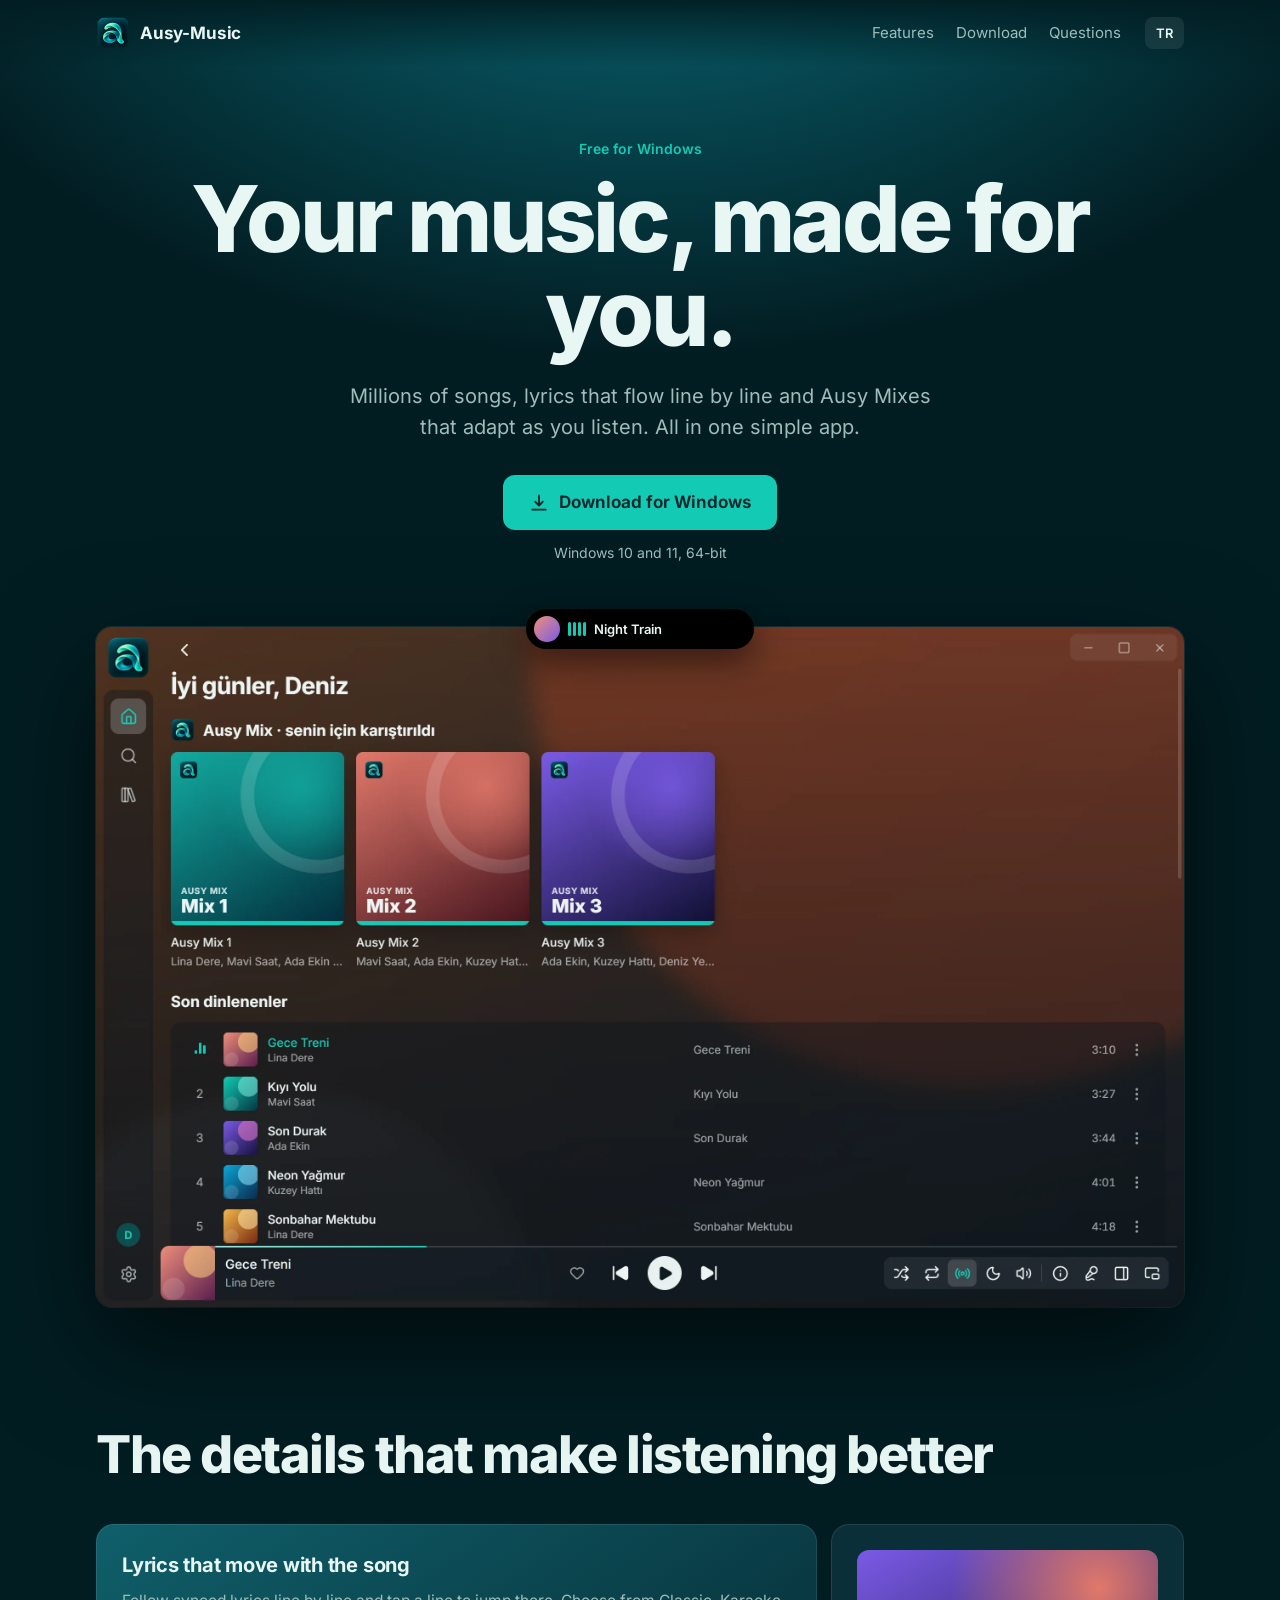
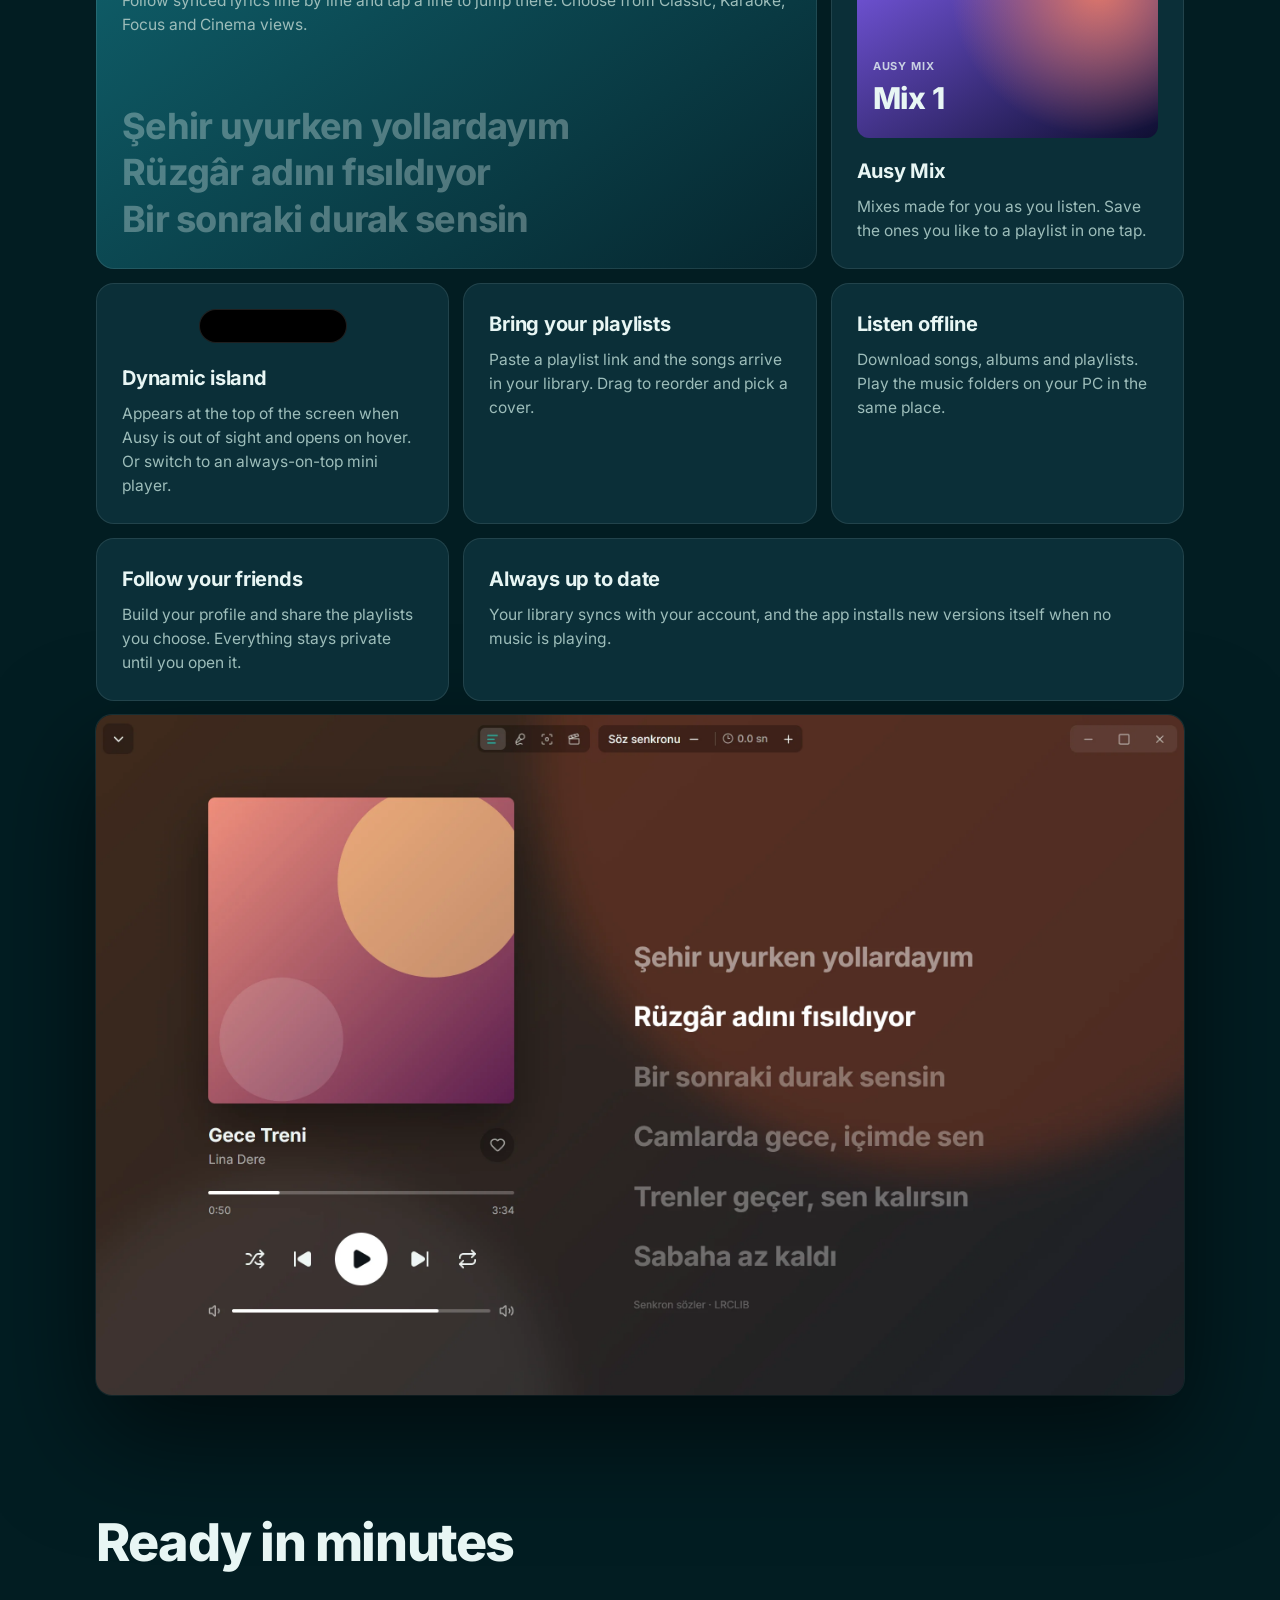
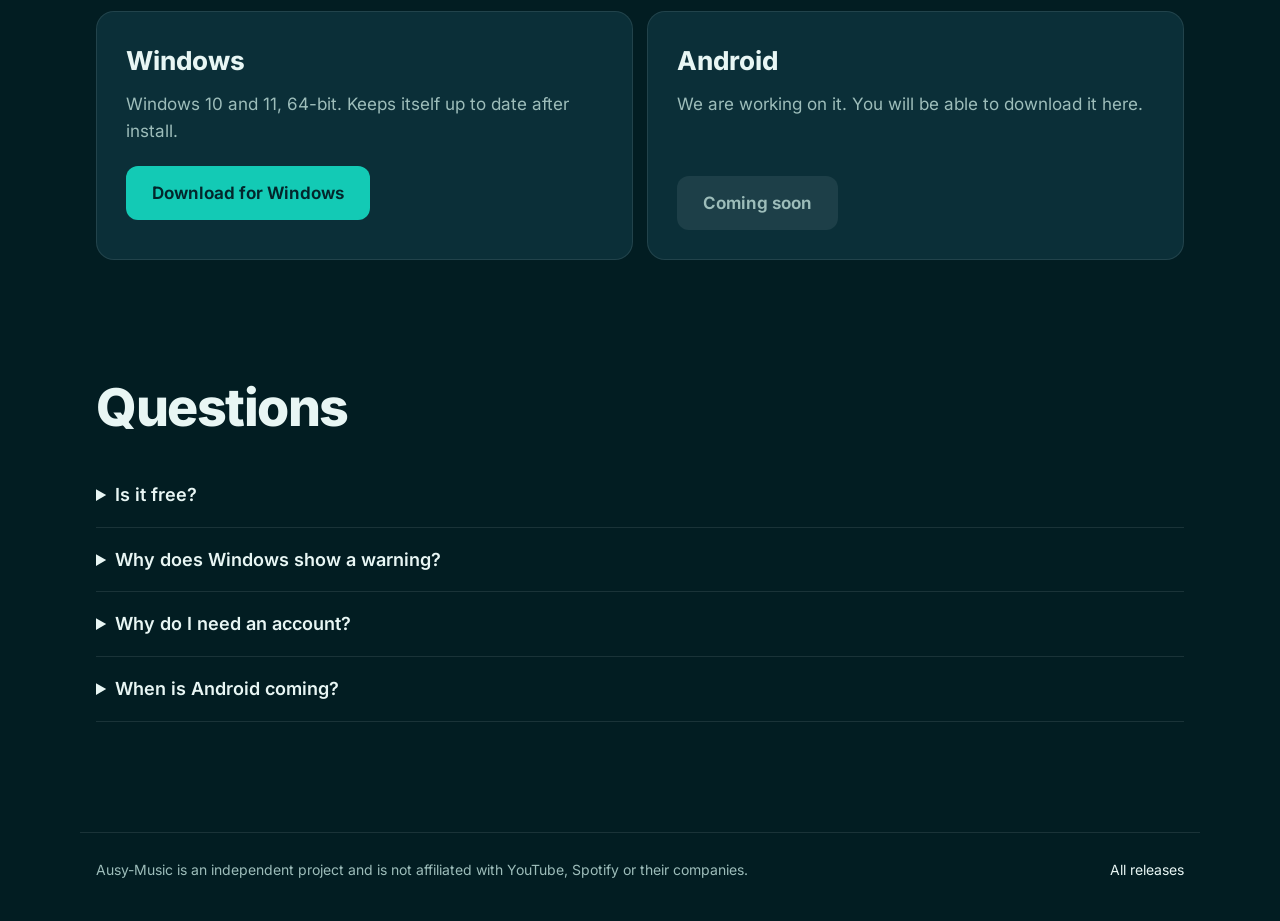
==== docs/index.html @ 7cb08049 "Web sitesi" ====
<!doctype html>
<html lang="tr">
  <head>
    <meta charset="utf-8" />
    <meta name="viewport" content="width=device-width, initial-scale=1" />
    <title>Ausy-Music: Müziğin, tam sana göre</title>
    <meta name="description" content="Ausy-Music, Windows için ücretsiz müzik uygulaması. Senkron sözler, sana özel Ausy Mix'ler, internetsiz dinleme ve dinamik ada." />
    <meta name="theme-color" content="#021d22" />
    <meta property="og:title" content="Ausy-Music" />
    <meta property="og:description" content="Windows için ücretsiz müzik uygulaması. Senkron sözler, Ausy Mix ve dinamik ada." />
    <meta property="og:type" content="website" />
    <meta property="og:image" content="https://o7xmarasli.github.io/ausymusic-releases/assets/home.png" />
    <link rel="icon" href="assets/logo.png" />
    <link rel="stylesheet" href="style.css" />
  </head>
  <body>
    <header class="nav">
      <a class="brand" href="#top"><img src="assets/logo.png" alt="" width="34" height="34" /> Ausy-Music</a>
      <nav class="links" aria-label="Sayfa">
        <a href="#features" data-t="nav.features">Özellikler</a>
        <a href="#download" data-t="nav.download">İndir</a>
        <a href="#faq" data-t="nav.faq">Sorular</a>
      </nav>
      <button class="lang" id="lang" type="button" aria-label="Dil / Language">EN</button>
    </header>

    <main id="top">
      <section class="hero">
        <p class="eyebrow" data-t="hero.eyebrow">Windows için ücretsiz</p>
        <h1 data-t="hero.title">Müziğin, tam sana göre.</h1>
        <p class="lead" data-t="hero.lead">Milyonlarca şarkı, satır satır akan sözler ve dinledikçe sana göre şekillenen Ausy Mix'ler. Hepsi tek, sade bir uygulamada.</p>
        <div class="cta">
          <a class="btn primary" data-download href="https://github.com/o7xMarasli/ausymusic-releases/releases/latest">
            <svg viewBox="0 0 24 24" aria-hidden="true"><path d="M12 3v12m0 0-4.5-4.5M12 15l4.5-4.5M4 20h16" /></svg>
            <span data-t="hero.cta">Windows için indir</span>
          </a>
          <span class="meta" id="meta" data-t="hero.meta">Windows 10 ve 11, 64 bit</span>
        </div>

        <div class="stage">
          <div class="island" aria-hidden="true">
            <span class="cover"></span>
            <span class="eq"><i></i><i></i><i></i><i></i></span>
            <span class="song" data-t="demo.song">Gece Treni</span>
            <span class="more">
              <b data-t="demo.song">Gece Treni</b>
              <em>Ausy Demo</em>
              <span class="bar"><u></u></span>
            </span>
          </div>
          <img class="shot" src="assets/home.webp" width="1280" height="800" alt="Ausy-Music ana sayfası: Ausy Mix kartları ve son dinlenenler" data-alt="alt.home" />
        </div>
      </section>

      <section class="section" id="features">
        <h2 data-t="f.title">Dinlemeyi güzelleştiren ayrıntılar</h2>
        <div class="bento">
          <article class="card wide lyrics">
            <div class="copy">
              <h3 data-t="f.lyrics">Sözler şarkıyla akar</h3>
              <p data-t="f.lyricsText">Senkron sözleri satır satır izle, bir satıra dokunup oraya atla. Klasik, Karaoke, Odak ve Sinema görünümleri arasından seç.</p>
            </div>
            <div class="karaoke" aria-hidden="true">
              <p>Şehir uyurken yollardayım</p>
              <p class="on">Rüzgâr adını fısıldıyor</p>
              <p>Bir sonraki durak sensin</p>
            </div>
          </article>

          <article class="card mix">
            <div class="mixart" aria-hidden="true">
              <small>AUSY MIX</small>
              <b>Mix 1</b>
            </div>
            <h3 data-t="f.mix">Ausy Mix</h3>
            <p data-t="f.mixText">Dinledikçe sana özel karışımlar hazırlanır. Beğendiğini tek dokunuşla listene kaydet.</p>
          </article>

          <article class="card">
            <div class="pillrow" aria-hidden="true"><span></span></div>
            <h3 data-t="f.island">Dinamik ada</h3>
            <p data-t="f.islandText">Başka bir uygulamaya geçtiğinde ekranın üstünde belirir, üzerine gelince açılır. İstersen her zaman üstte duran mini oynatıcıya geç.</p>
          </article>

          <article class="card">
            <h3 data-t="f.import">Listelerini getir</h3>
            <p data-t="f.importText">Bir çalma listesi linki yapıştır, şarkılar kütüphanene gelsin. Sürükleyip sırala, kapağını seç.</p>
          </article>

          <article class="card">
            <h3 data-t="f.offline">İnternetsiz dinle</h3>
            <p data-t="f.offlineText">Şarkı, albüm ve listeleri indir. Bilgisayarındaki müzik klasörlerini de aynı yerde çal.</p>
          </article>

          <article class="card">
            <h3 data-t="f.social">Arkadaşlarını takip et</h3>
            <p data-t="f.socialText">Profilini oluştur, istediğin listeleri paylaş. Listelerin sen açmadıkça gizli kalır.</p>
          </article>

          <article class="card wide">
            <h3 data-t="f.sync">Her zaman güncel</h3>
            <p data-t="f.syncText">Kütüphanen hesabınla eşitlenir, uygulama yeni sürümleri müzik çalmıyorken kendisi kurar.</p>
          </article>
        </div>

        <figure class="wide-shot">
          <img src="assets/lyrics.webp" width="1280" height="800" loading="lazy" alt="Tam ekran oynatıcı ve senkron sözler" data-alt="alt.lyrics" />
        </figure>
      </section>

      <section class="section download" id="download">
        <h2 data-t="d.title">Dakikalar içinde hazır</h2>
        <div class="platforms">
          <div class="platform">
            <h3>Windows</h3>
            <p data-t="d.win">Windows 10 ve 11, 64 bit. Kurulumdan sonra kendini güncel tutar.</p>
            <a class="btn primary" data-download href="https://github.com/o7xMarasli/ausymusic-releases/releases/latest"><span data-t="hero.cta">Windows için indir</span></a>
            <small id="version"></small>
          </div>
          <div class="platform soon">
            <h3>Android</h3>
            <p data-t="d.android">Üzerinde çalışıyoruz. Hazır olunca buradan indirebileceksin.</p>
            <span class="btn disabled" data-t="d.soon">Yakında</span>
          </div>
        </div>
      </section>

      <section class="section faq" id="faq">
        <h2 data-t="q.title">Merak edilenler</h2>
        <details>
          <summary data-t="q.free">Ücretsiz mi?</summary>
          <p data-t="q.freeA">Evet. Ücretsiz bir hesap açman yeterli.</p>
        </details>
        <details>
          <summary data-t="q.warn">Windows neden uyarı gösteriyor?</summary>
          <p data-t="q.warnA">Uygulamanın henüz ticari kod imzası yok, bu yüzden SmartScreen uyarabilir. "Ek bilgi" ve ardından "Yine de çalıştır" ile devam edebilirsin. Güncellemeler ise uygulama tarafından imzası doğrulanarak kurulur.</p>
        </details>
        <details>
          <summary data-t="q.account">Neden hesap gerekiyor?</summary>
          <p data-t="q.accountA">Beğenilerin, listelerin ve ayarların cihazlar arasında eşitlensin diye. E-postan profilinde görünmez.</p>
        </details>
        <details>
          <summary data-t="q.android">Android ne zaman gelecek?</summary>
          <p data-t="q.androidA">Geliştirme sürüyor. Çıktığında bu sayfadan duyuracağız.</p>
        </details>
      </section>
    </main>

    <footer class="foot">
      <p data-t="foot.note">Ausy-Music bağımsız bir projedir; YouTube, Spotify veya bağlı şirketlerle ilişkisi yoktur.</p>
      <p>
        <a href="https://github.com/o7xMarasli/ausymusic-releases/releases" data-t="foot.releases">Tüm sürümler</a>
      </p>
    </footer>
    <script src="app.js"></script>
  </body>
</html>
---- docs/style.css ----
@font-face {
  font-family: "Inter";
  src: url("assets/inter-latin-ext.woff2") format("woff2-variations");
  font-weight: 100 900;
  font-display: swap;
  unicode-range: U+0100-02AF, U+1E00-1EFF, U+2020, U+20A0-20C0;
}
@font-face {
  font-family: "Inter";
  src: url("assets/inter-latin.woff2") format("woff2-variations");
  font-weight: 100 900;
  font-display: swap;
  unicode-range: U+0000-00FF, U+0131, U+0152-0153, U+02BB-02BC, U+02C6, U+02DA, U+02DC, U+2000-206F, U+20AC, U+2122, U+2191, U+2193, U+2212, U+2215, U+FEFF, U+FFFD;
}

:root {
  color-scheme: dark;
  --deep: #021d22;
  --base: #05515f;
  --panel: #0b2f38;
  --line: rgba(232, 246, 244, 0.1);
  --accent: #13cab5;
  --accent-strong: #04b593;
  --coral: #ef8f7c;
  --text: #e8f6f4;
  --muted: #9dbdba;
  --spring: cubic-bezier(0.32, 1.32, 0.5, 1);
  --max: 1120px;
}

* {
  box-sizing: border-box;
  margin: 0;
}
html {
  scroll-behavior: smooth;
  scroll-padding-top: 84px;
  background: var(--deep);
}
body {
  min-height: 100vh;
  overflow-x: hidden;
  font-family: "Inter", system-ui, sans-serif;
  font-size: 17px;
  line-height: 1.55;
  color: var(--text);
  background: radial-gradient(1100px 680px at 50% -120px, #0a6a78 0%, transparent 70%), var(--deep);
}
img {
  display: block;
  max-width: 100%;
  height: auto;
}
a {
  color: inherit;
  text-decoration: none;
}
:focus-visible {
  outline: 2px solid var(--accent);
  outline-offset: 3px;
  border-radius: 6px;
}

/* ---------- üst menü ---------- */
.nav {
  position: sticky;
  top: 0;
  z-index: 10;
  display: flex;
  align-items: center;
  gap: 24px;
  max-width: var(--max);
  margin: 0 auto;
  padding: 16px;
}
.nav::before {
  content: "";
  position: absolute;
  inset: 0 calc(50% - 50vw);
  z-index: -1;
  background: linear-gradient(180deg, rgba(2, 29, 34, 0.94), rgba(2, 29, 34, 0));
}
.brand {
  display: flex;
  align-items: center;
  gap: 10px;
  font-weight: 700;
  letter-spacing: -0.01em;
}
.brand img {
  border-radius: 9px;
}
.links {
  display: flex;
  gap: 22px;
  margin-left: auto;
  font-size: 15px;
  color: var(--muted);
}
.links a:hover {
  color: var(--text);
}
.lang {
  font: inherit;
  font-size: 13px;
  font-weight: 600;
  color: var(--text);
  background: rgba(232, 246, 244, 0.08);
  border: 0;
  border-radius: 8px;
  padding: 6px 11px;
  cursor: pointer;
}
.lang:hover {
  background: rgba(232, 246, 244, 0.16);
}

/* ---------- giriş ---------- */
.hero {
  max-width: var(--max);
  margin: 0 auto;
  padding: 72px 16px 0;
  text-align: center;
}
.eyebrow {
  font-size: 14px;
  font-weight: 600;
  color: var(--accent);
}
h1 {
  margin-top: 12px;
  font-size: clamp(44px, 8.4vw, 92px);
  font-weight: 800;
  line-height: 1.02;
  letter-spacing: -0.035em;
}
.lead {
  max-width: 620px;
  margin: 22px auto 0;
  font-size: clamp(17px, 2vw, 20px);
  color: var(--muted);
}
.cta {
  display: flex;
  flex-direction: column;
  align-items: center;
  gap: 12px;
  margin-top: 32px;
}
.meta {
  font-size: 14px;
  color: var(--muted);
}
.btn {
  display: inline-flex;
  align-items: center;
  justify-content: center;
  gap: 10px;
  padding: 14px 26px;
  border-radius: 12px;
  font-weight: 650;
  transition: background 0.15s, transform 0.15s;
}
.btn svg {
  width: 20px;
  height: 20px;
  fill: none;
  stroke: currentColor;
  stroke-width: 2.2;
  stroke-linecap: round;
  stroke-linejoin: round;
}
.primary {
  background: var(--accent);
  color: #03262b;
}
.primary:hover {
  background: #2ee0cb;
  transform: translateY(-1px);
}
.disabled {
  background: rgba(232, 246, 244, 0.08);
  color: var(--muted);
}

/* ---------- uygulama görüntüsü ve dinamik ada ---------- */
.stage {
  position: relative;
  margin-top: 64px;
}
.shot,
.wide-shot img {
  width: 100%;
  border-radius: 16px;
  box-shadow: 0 40px 110px rgba(0, 0, 0, 0.6), 0 0 0 1px var(--line);
}
.island {
  position: absolute;
  z-index: 2;
  top: -18px;
  left: 50%;
  transform: translateX(-50%);
  width: 228px;
  height: 40px;
  display: flex;
  align-items: center;
  gap: 8px;
  padding: 0 14px 0 8px;
  overflow: hidden;
  border-radius: 20px;
  background: #000;
  box-shadow: 0 12px 34px rgba(0, 0, 0, 0.55);
  animation: island 7s var(--spring) infinite;
}
@keyframes island {
  0%,
  34%,
  92%,
  100% {
    width: 228px;
    height: 40px;
    border-radius: 20px;
  }
  44%,
  82% {
    width: 340px;
    height: 84px;
    border-radius: 28px;
  }
}
.island .cover {
  flex: none;
  width: 26px;
  height: 26px;
  border-radius: 50%;
  background: linear-gradient(135deg, var(--coral), #7a5ae6);
  animation: islandCover 7s var(--spring) infinite;
}
@keyframes islandCover {
  0%,
  34%,
  92%,
  100% {
    width: 26px;
    height: 26px;
    border-radius: 50%;
  }
  44%,
  82% {
    width: 60px;
    height: 60px;
    border-radius: 14px;
  }
}
.eq {
  flex: none;
  display: flex;
  align-items: flex-end;
  gap: 2px;
  height: 14px;
}
.eq i {
  width: 3px;
  height: 100%;
  border-radius: 2px;
  background: var(--accent);
  transform-origin: bottom;
  animation: eq 0.9s ease-in-out infinite;
}
.eq i:nth-child(2) {
  animation-duration: 0.7s;
  animation-delay: -0.3s;
}
.eq i:nth-child(3) {
  animation-duration: 1.1s;
  animation-delay: -0.6s;
}
.eq i:nth-child(4) {
  animation-duration: 0.8s;
  animation-delay: -0.15s;
}
@keyframes eq {
  0%,
  100% {
    transform: scaleY(0.25);
  }
  50% {
    transform: scaleY(1);
  }
}
.island .song {
  font-size: 13px;
  font-weight: 600;
  white-space: nowrap;
  animation: fadeShort 7s linear infinite;
}
.island .more {
  position: absolute;
  left: 82px;
  right: 18px;
  top: 16px;
  display: flex;
  flex-direction: column;
  text-align: left;
  opacity: 0;
  animation: fadeLong 7s linear infinite;
}
.island .more b {
  font-size: 15px;
  white-space: nowrap;
}
.island .more em {
  font-style: normal;
  font-size: 12px;
  color: rgba(255, 255, 255, 0.62);
}
.island .bar {
  height: 3px;
  margin-top: 8px;
  border-radius: 3px;
  background: rgba(255, 255, 255, 0.18);
}
.island .bar u {
  display: block;
  width: 42%;
  height: 100%;
  border-radius: 3px;
  background: var(--accent);
}
@keyframes fadeShort {
  0%,
  34%,
  92%,
  100% {
    opacity: 1;
  }
  40%,
  88% {
    opacity: 0;
  }
}
@keyframes fadeLong {
  0%,
  40%,
  86%,
  100% {
    opacity: 0;
  }
  46%,
  80% {
    opacity: 1;
  }
}

/* ---------- özellikler ---------- */
.section {
  max-width: var(--max);
  margin: 0 auto;
  padding: 120px 16px 0;
}
h2 {
  font-size: clamp(32px, 5vw, 52px);
  font-weight: 800;
  line-height: 1.08;
  letter-spacing: -0.028em;
}
.bento {
  display: grid;
  grid-template-columns: repeat(6, minmax(0, 1fr));
  gap: 14px;
  margin-top: 40px;
}
.card {
  grid-column: span 2;
  padding: 26px;
  border-radius: 18px;
  background: var(--panel);
  box-shadow: inset 0 0 0 1px var(--line);
}
.card h3 {
  font-size: 20px;
  font-weight: 700;
  letter-spacing: -0.012em;
}
.card p {
  margin-top: 8px;
  font-size: 15.5px;
  color: var(--muted);
}
.card.wide {
  grid-column: span 4;
}
.card.mix {
  grid-column: span 2;
}
.lyrics {
  display: flex;
  flex-direction: column;
  justify-content: space-between;
  gap: 32px;
  background: linear-gradient(145deg, #0f5f6a, #06262e);
}
.karaoke p {
  margin: 0;
  font-size: clamp(22px, 3.2vw, 36px);
  font-weight: 750;
  line-height: 1.3;
  letter-spacing: -0.02em;
  color: rgba(232, 246, 244, 0.32);
}
.karaoke .on {
  color: transparent;
  background: linear-gradient(90deg, #fff 50%, rgba(232, 246, 244, 0.32) 50%) 100% 0 / 200% 100%;
  -webkit-background-clip: text;
  background-clip: text;
  animation: fill 5.5s linear infinite;
}
@keyframes fill {
  from {
    background-position: 100% 0;
  }
  to {
    background-position: 0 0;
  }
}
.mixart {
  position: relative;
  display: flex;
  flex-direction: column;
  justify-content: flex-end;
  aspect-ratio: 16 / 10;
  margin-bottom: 18px;
  padding: 16px;
  overflow: hidden;
  border-radius: 12px;
  background: radial-gradient(circle at 80% 20%, #e1786a 0%, transparent 52%), linear-gradient(150deg, #7a5ae6, #0f0f32);
}
.mixart small {
  font-size: 11px;
  font-weight: 700;
  letter-spacing: 0.08em;
  opacity: 0.8;
}
.mixart b {
  font-size: 30px;
  font-weight: 800;
  letter-spacing: -0.02em;
}
.pillrow {
  display: flex;
  justify-content: center;
  margin-bottom: 20px;
}
.pillrow span {
  width: 148px;
  height: 34px;
  border-radius: 17px;
  background: #000;
  box-shadow: inset 0 0 0 1px rgba(255, 255, 255, 0.12);
}
.wide-shot {
  margin: 14px 0 0;
}

/* ---------- indirme ---------- */
.platforms {
  display: grid;
  grid-template-columns: repeat(2, minmax(0, 1fr));
  gap: 14px;
  margin-top: 40px;
}
.platform {
  display: flex;
  flex-direction: column;
  align-items: flex-start;
  gap: 10px;
  padding: 30px;
  border-radius: 18px;
  background: var(--panel);
  box-shadow: inset 0 0 0 1px var(--line);
}
.platform h3 {
  font-size: 26px;
  font-weight: 750;
}
.platform p {
  flex: 1;
  color: var(--muted);
}
.platform .btn {
  margin-top: 12px;
}
.platform small {
  font-size: 13px;
  color: var(--muted);
}

/* ---------- sorular ---------- */
.faq details {
  border-bottom: 1px solid var(--line);
}
.faq h2 {
  margin-bottom: 26px;
}
.faq summary {
  cursor: pointer;
  padding: 18px 0;
  font-weight: 600;
  font-size: 18px;
}
.faq summary:hover {
  color: var(--accent);
}
.faq details p {
  max-width: 720px;
  padding-bottom: 20px;
  color: var(--muted);
}

.foot {
  display: flex;
  flex-wrap: wrap;
  justify-content: space-between;
  gap: 12px 32px;
  max-width: var(--max);
  margin: 110px auto 0;
  padding: 26px 16px 40px;
  font-size: 14px;
  color: var(--muted);
  border-top: 1px solid var(--line);
}
.foot a {
  margin-left: 18px;
  color: var(--text);
}
.foot a:first-child {
  margin-left: 0;
}
.foot a:hover {
  text-decoration: underline;
}

@media (max-width: 860px) {
  .card,
  .card.wide,
  .card.mix {
    grid-column: span 6;
  }
  .platforms {
    grid-template-columns: minmax(0, 1fr);
  }
  .section {
    padding-top: 84px;
  }
}
@media (max-width: 520px) {
  .links {
    display: none;
  }
  .lang {
    margin-left: auto;
  }
  .hero {
    padding-top: 44px;
  }
  .island {
    top: -14px;
    width: 196px;
    animation: none;
  }
  .island .cover {
    animation: none;
  }
  .island .song {
    animation: none;
  }
  .island .more {
    display: none;
  }
}
@media (prefers-reduced-motion: reduce) {
  html {
    scroll-behavior: auto;
  }
  *,
  *::before,
  *::after {
    animation: none !important;
    transition: none !important;
  }
  .karaoke .on {
    color: #fff;
    background: none;
  }
}
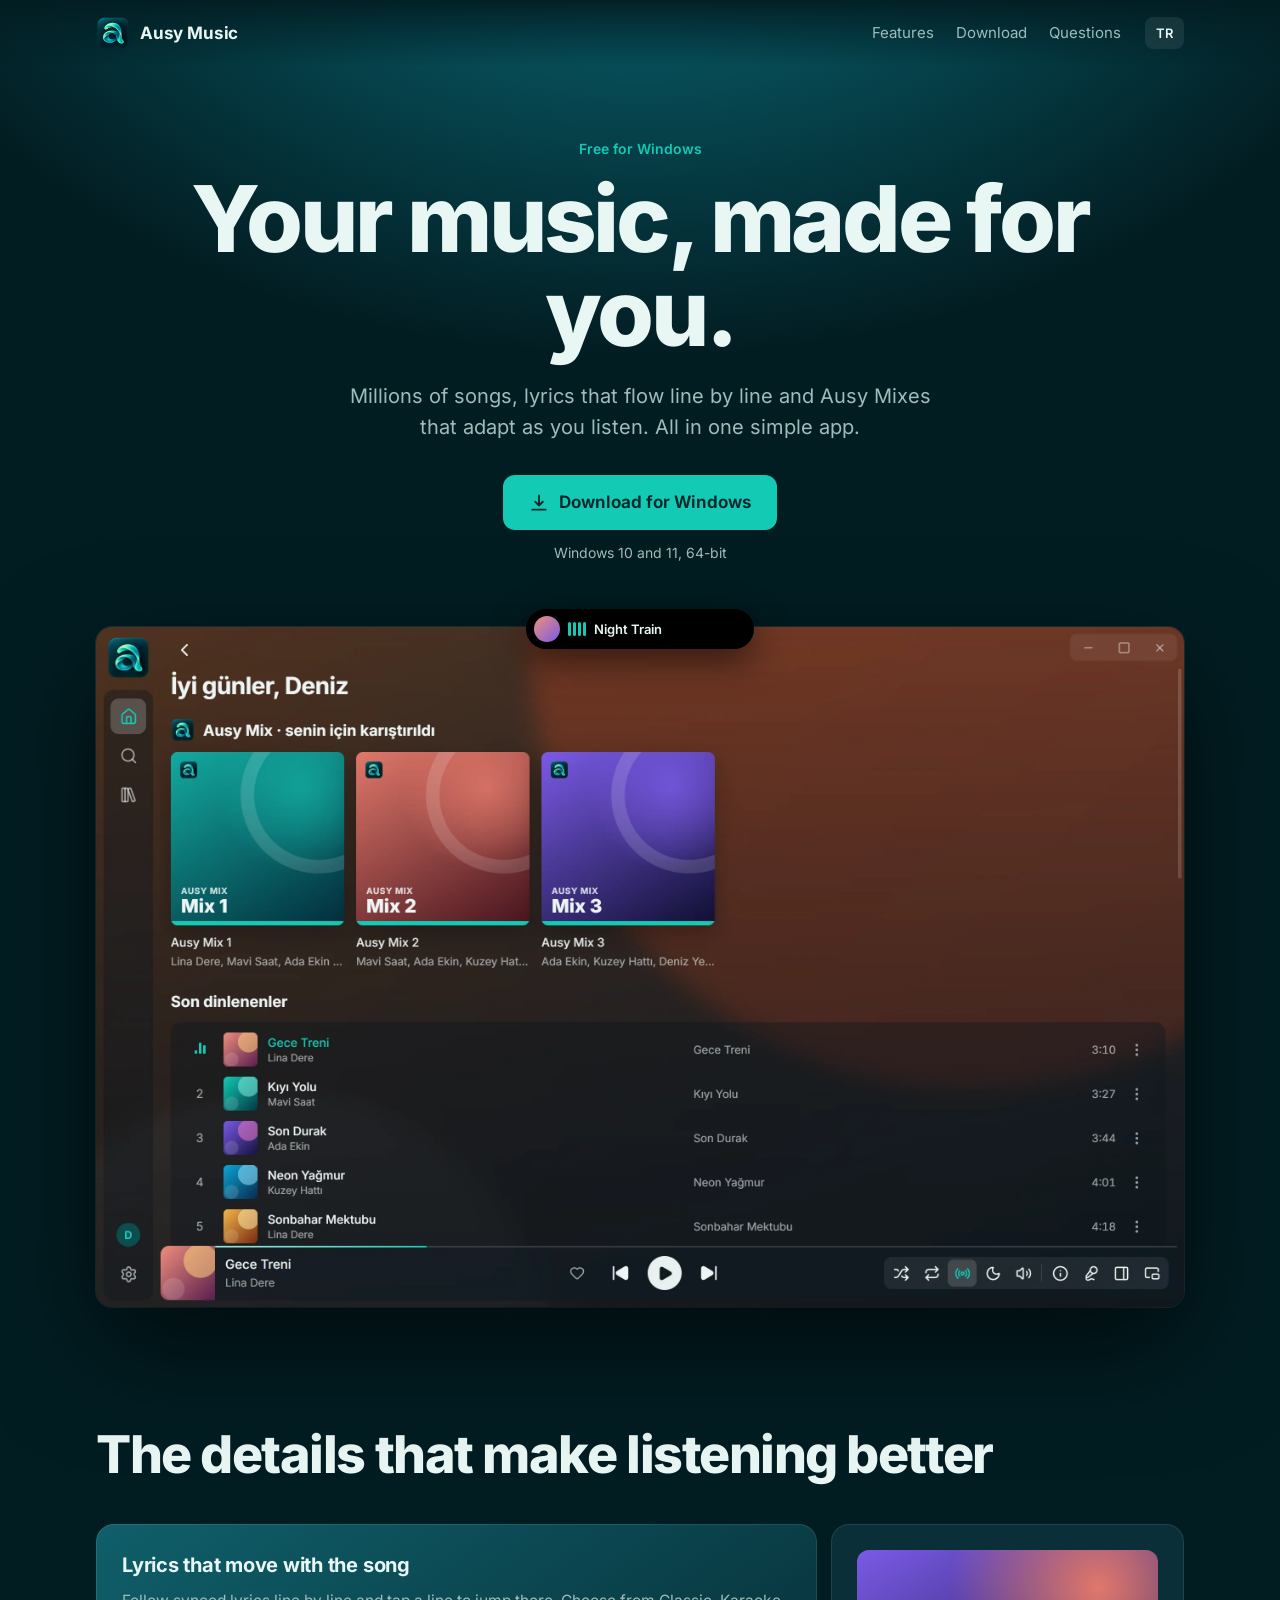
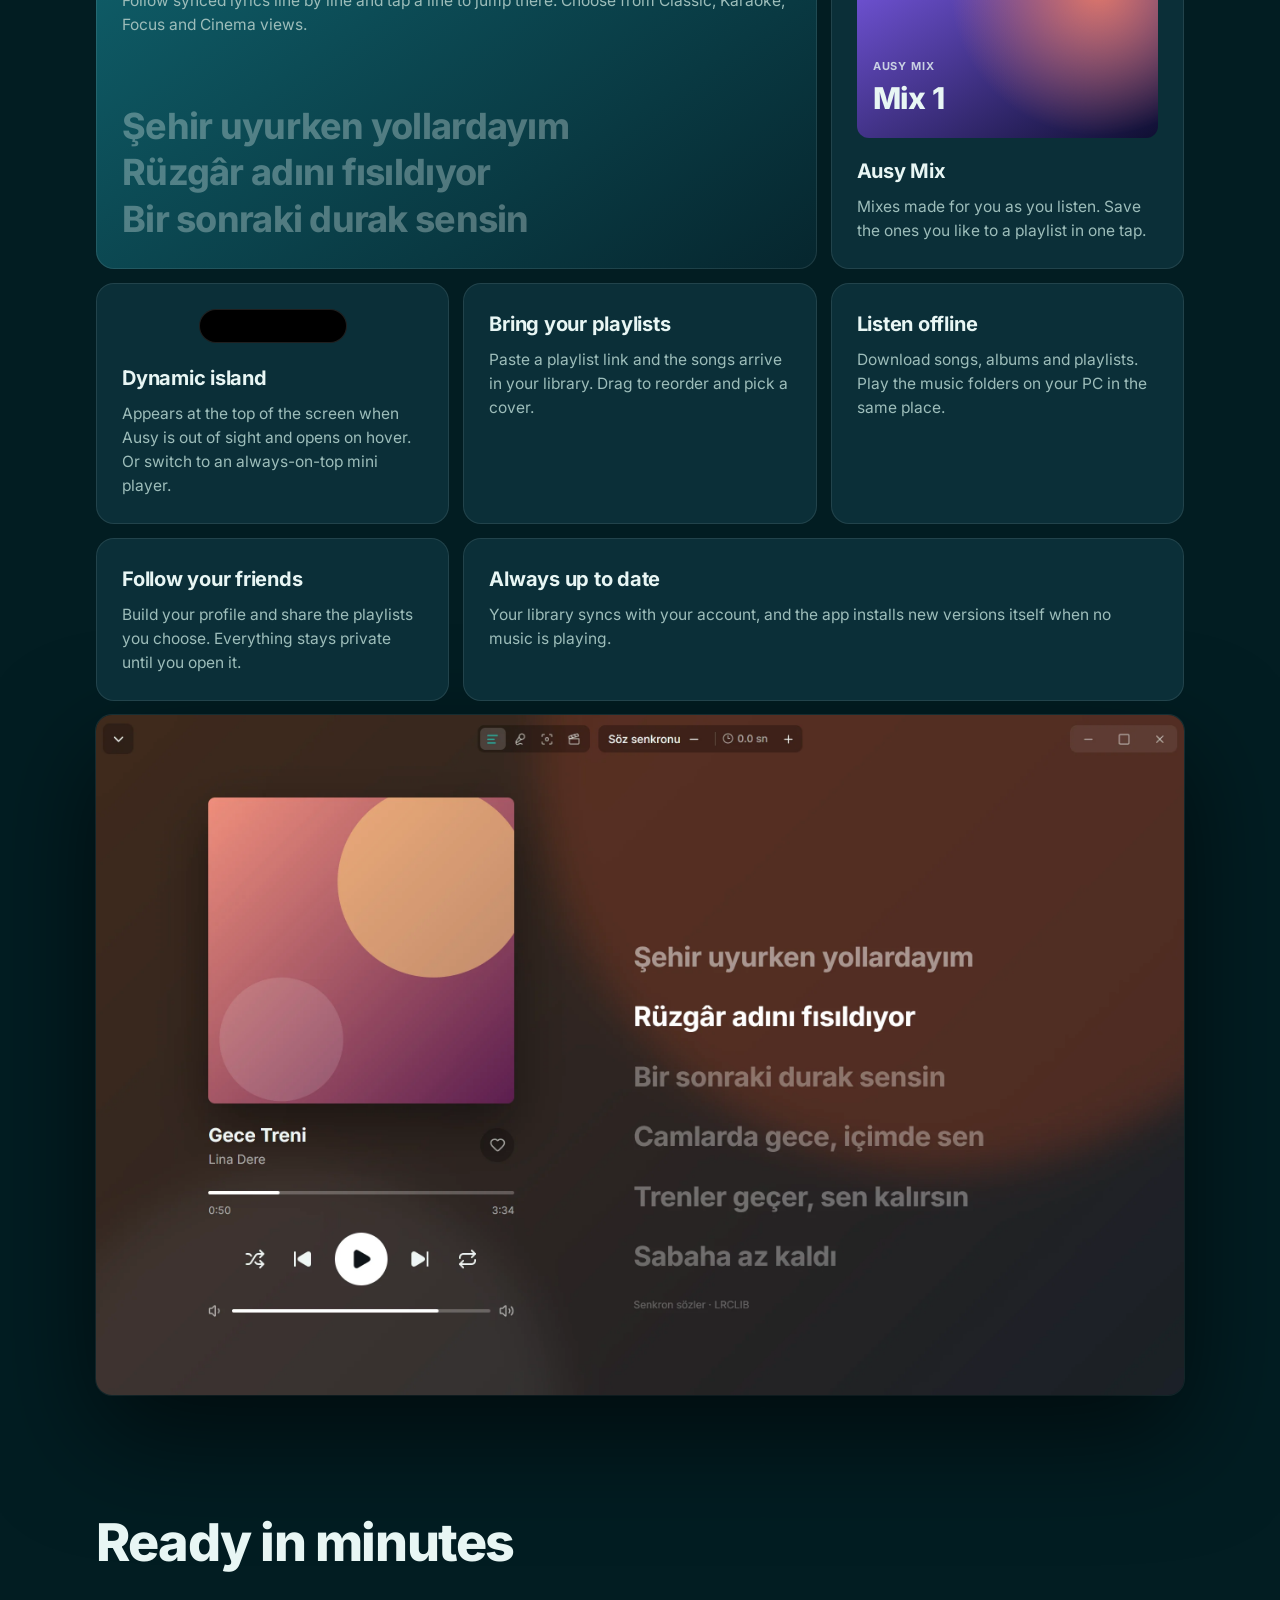
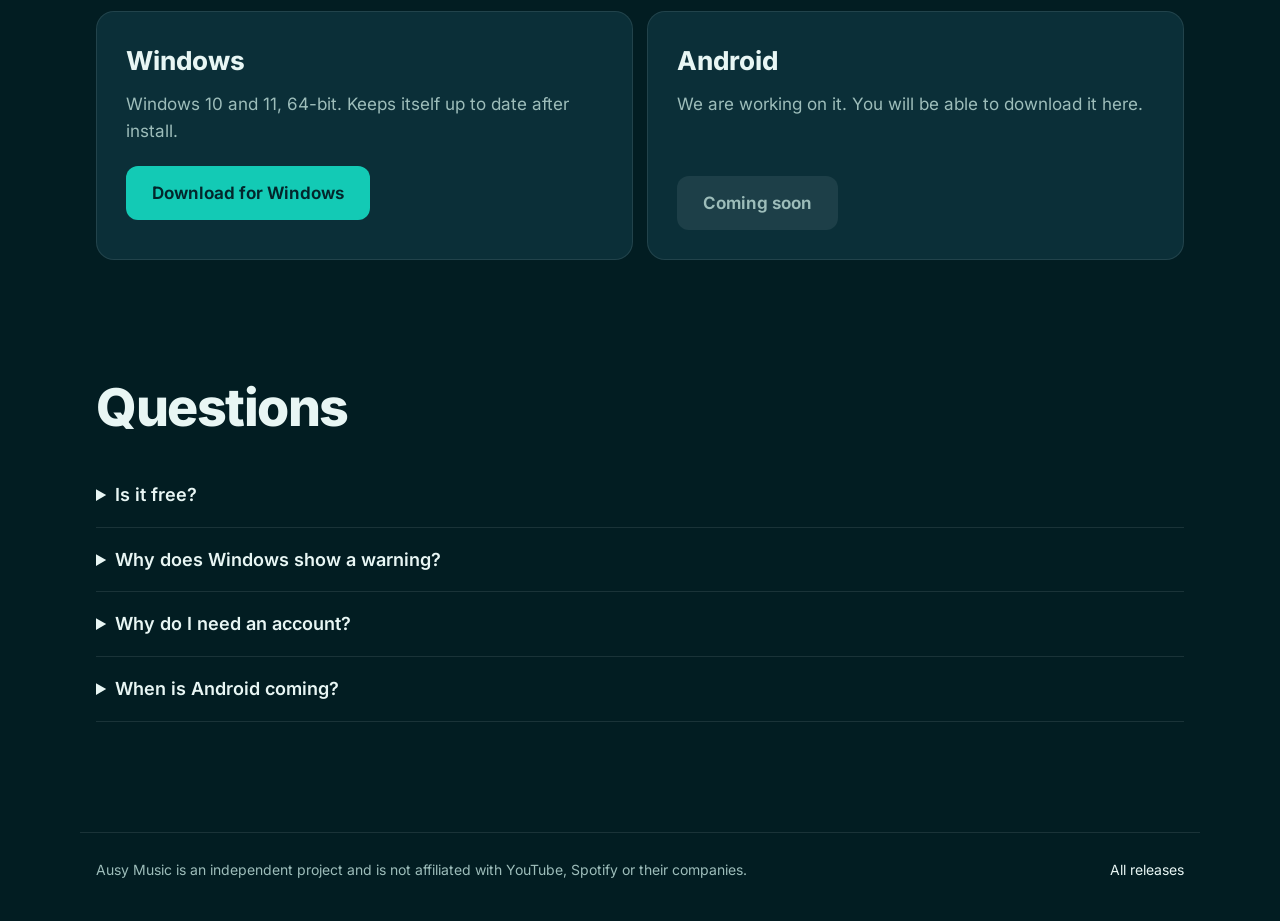
==== commit 2c9133f0: "Site: uygulama adı Ausy Music" ====
--- a/docs/index.html
+++ b/docs/index.html
@@ -3,10 +3,10 @@
   <head>
     <meta charset="utf-8" />
     <meta name="viewport" content="width=device-width, initial-scale=1" />
-    <title>Ausy-Music: Müziğin, tam sana göre</title>
-    <meta name="description" content="Ausy-Music, Windows için ücretsiz müzik uygulaması. Senkron sözler, sana özel Ausy Mix'ler, internetsiz dinleme ve dinamik ada." />
+    <title>Ausy Music: Müziğin, tam sana göre</title>
+    <meta name="description" content="Ausy Music, Windows için ücretsiz müzik uygulaması. Senkron sözler, sana özel Ausy Mix'ler, internetsiz dinleme ve dinamik ada." />
     <meta name="theme-color" content="#021d22" />
-    <meta property="og:title" content="Ausy-Music" />
+    <meta property="og:title" content="Ausy Music" />
     <meta property="og:description" content="Windows için ücretsiz müzik uygulaması. Senkron sözler, Ausy Mix ve dinamik ada." />
     <meta property="og:type" content="website" />
     <meta property="og:image" content="https://o7xmarasli.github.io/ausymusic-releases/assets/home.png" />
@@ -15,7 +15,7 @@
   </head>
   <body>
     <header class="nav">
-      <a class="brand" href="#top"><img src="assets/logo.png" alt="" width="34" height="34" /> Ausy-Music</a>
+      <a class="brand" href="#top"><img src="assets/logo.png" alt="" width="34" height="34" /> Ausy Music</a>
       <nav class="links" aria-label="Sayfa">
         <a href="#features" data-t="nav.features">Özellikler</a>
         <a href="#download" data-t="nav.download">İndir</a>
@@ -48,7 +48,7 @@
               <span class="bar"><u></u></span>
             </span>
           </div>
-          <img class="shot" src="assets/home.webp" width="1280" height="800" alt="Ausy-Music ana sayfası: Ausy Mix kartları ve son dinlenenler" data-alt="alt.home" />
+          <img class="shot" src="assets/home.webp" width="1280" height="800" alt="Ausy Music ana sayfası: Ausy Mix kartları ve son dinlenenler" data-alt="alt.home" />
         </div>
       </section>
 
@@ -147,7 +147,7 @@
     </main>
 
     <footer class="foot">
-      <p data-t="foot.note">Ausy-Music bağımsız bir projedir; YouTube, Spotify veya bağlı şirketlerle ilişkisi yoktur.</p>
+      <p data-t="foot.note">Ausy Music bağımsız bir projedir; YouTube, Spotify veya bağlı şirketlerle ilişkisi yoktur.</p>
       <p>
         <a href="https://github.com/o7xMarasli/ausymusic-releases/releases" data-t="foot.releases">Tüm sürümler</a>
       </p>
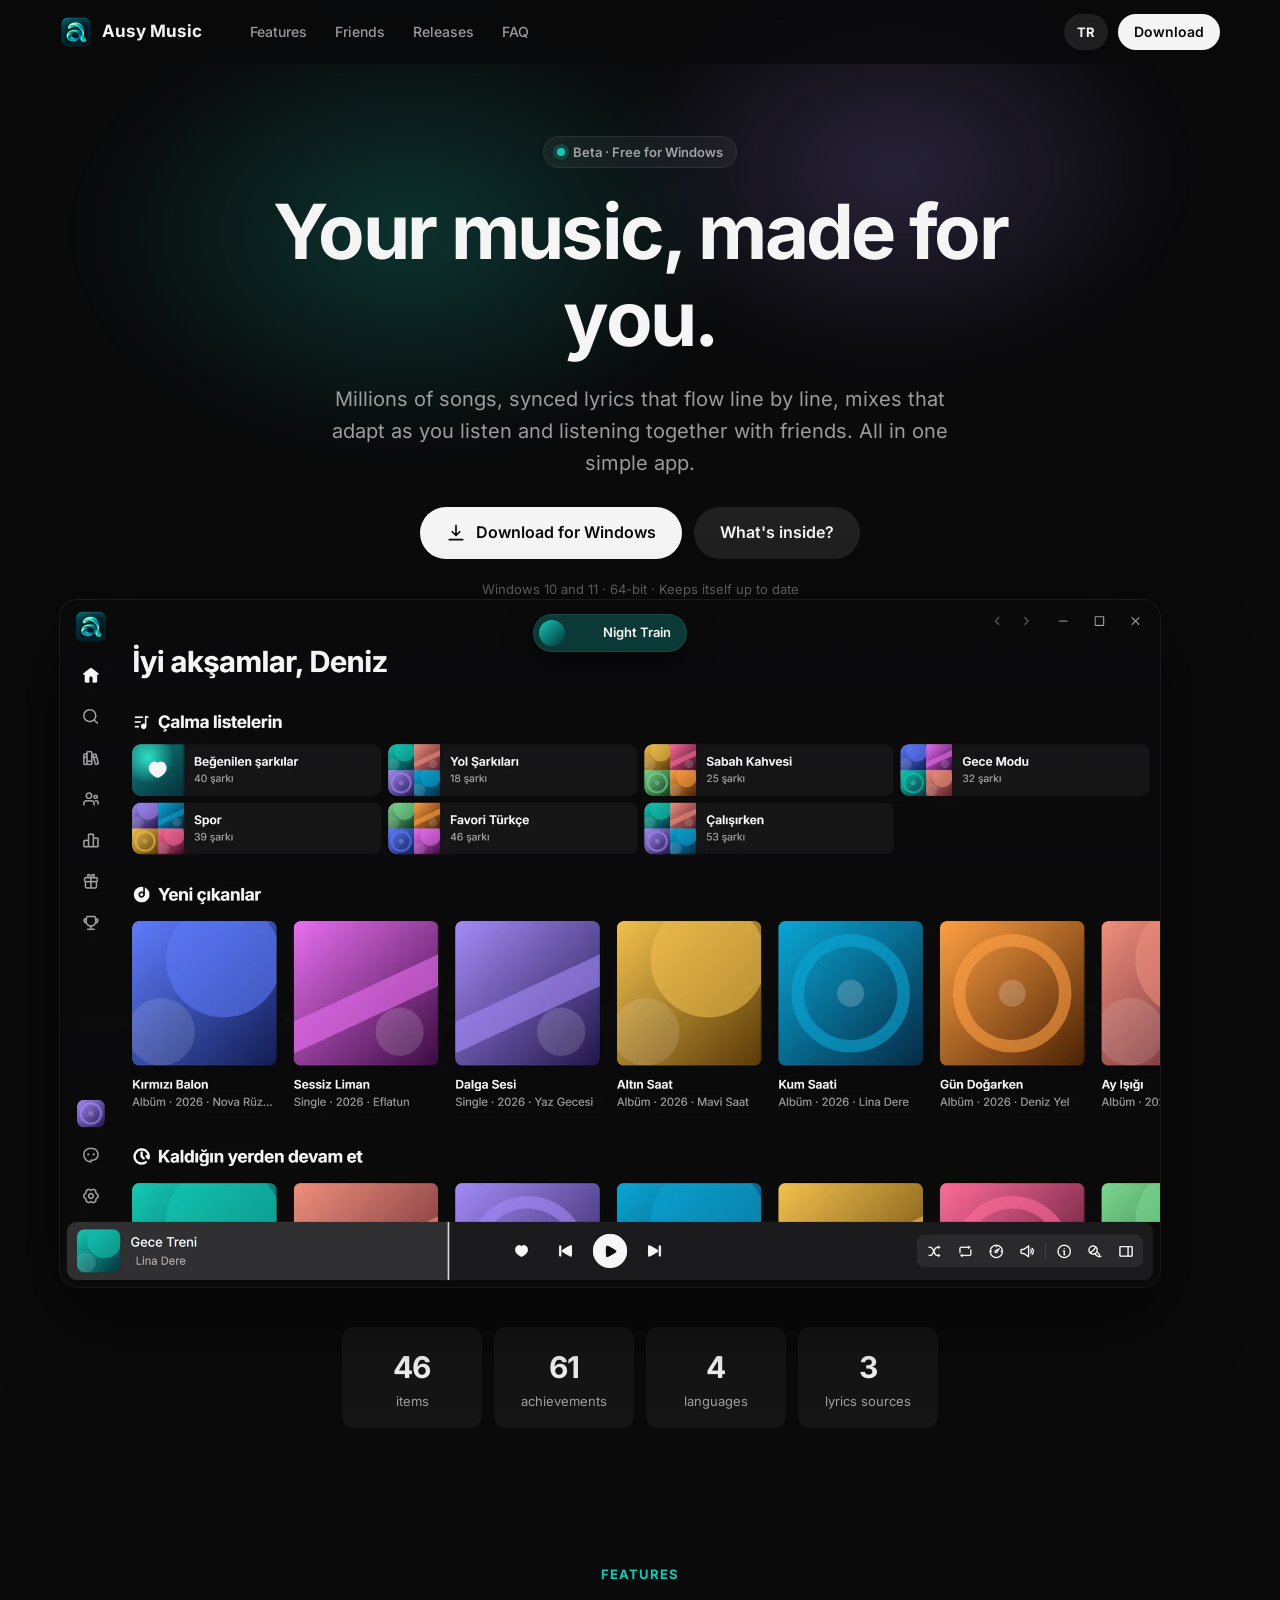
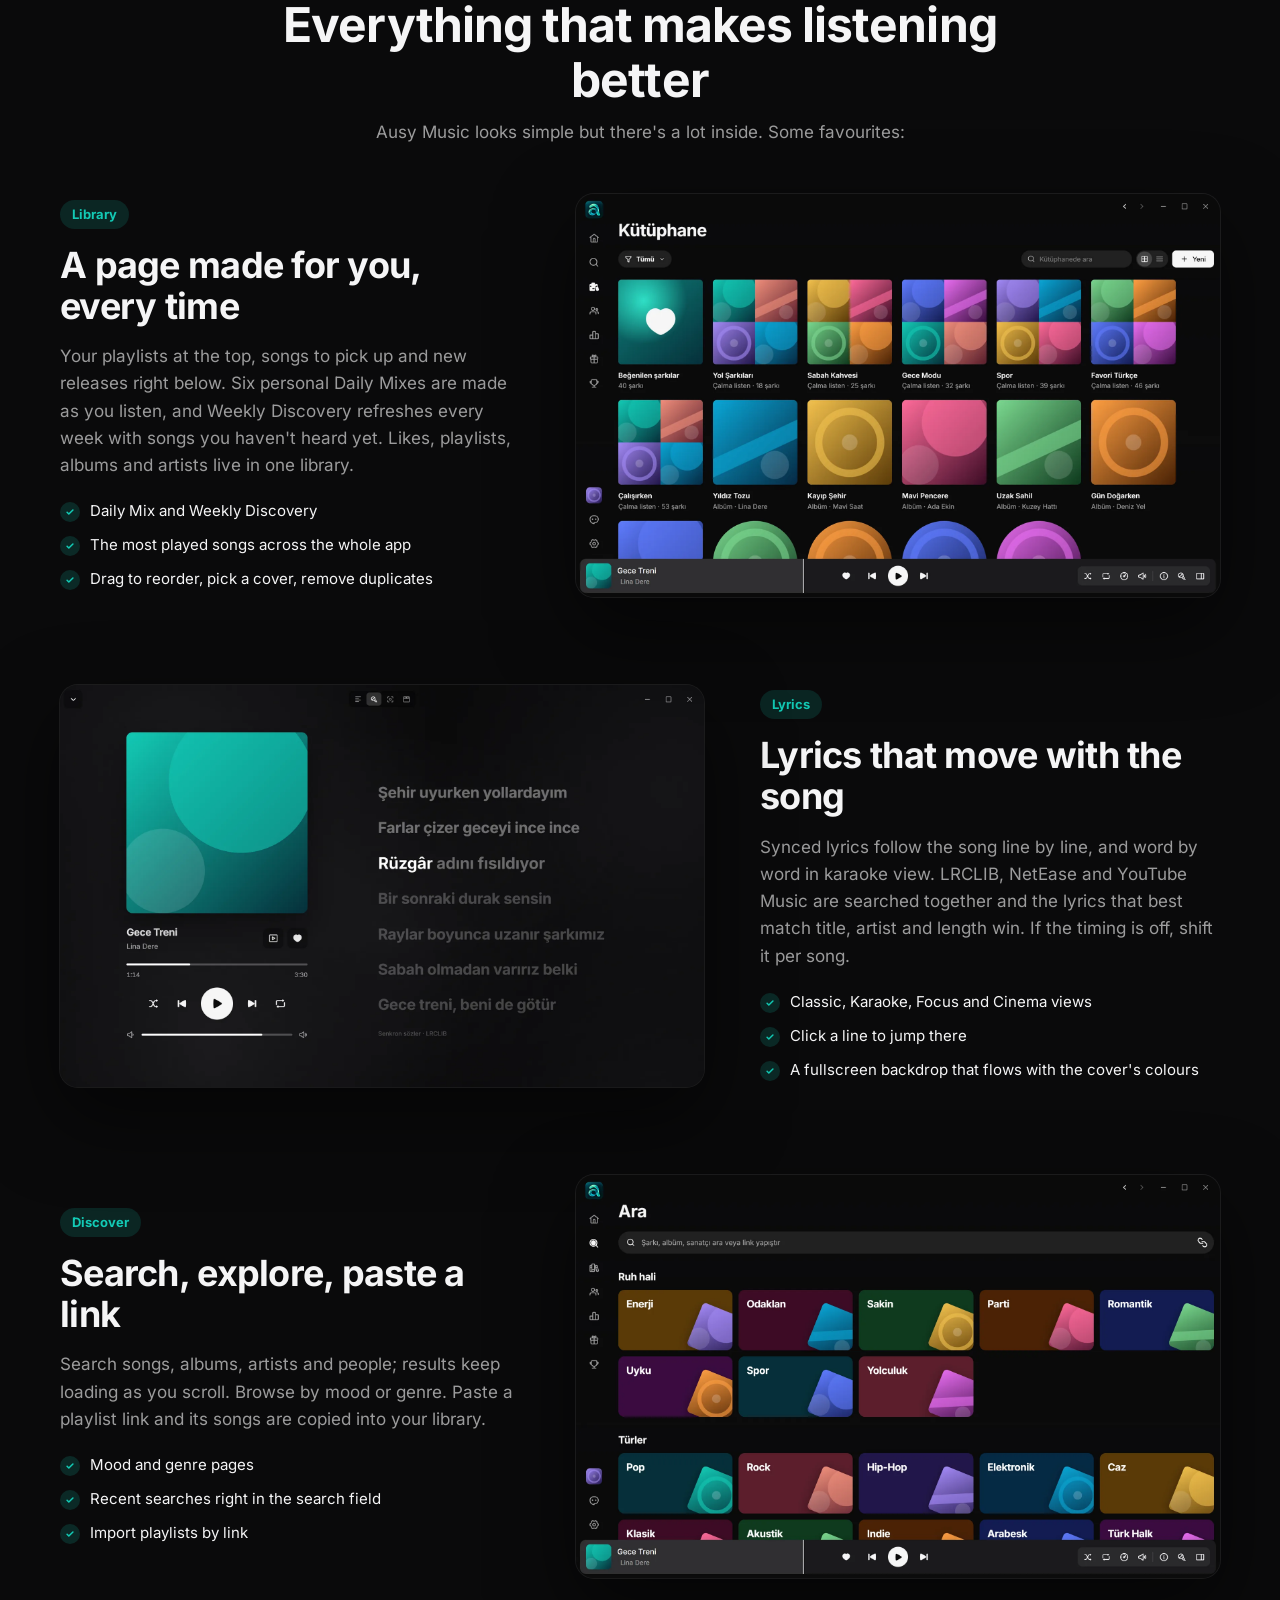
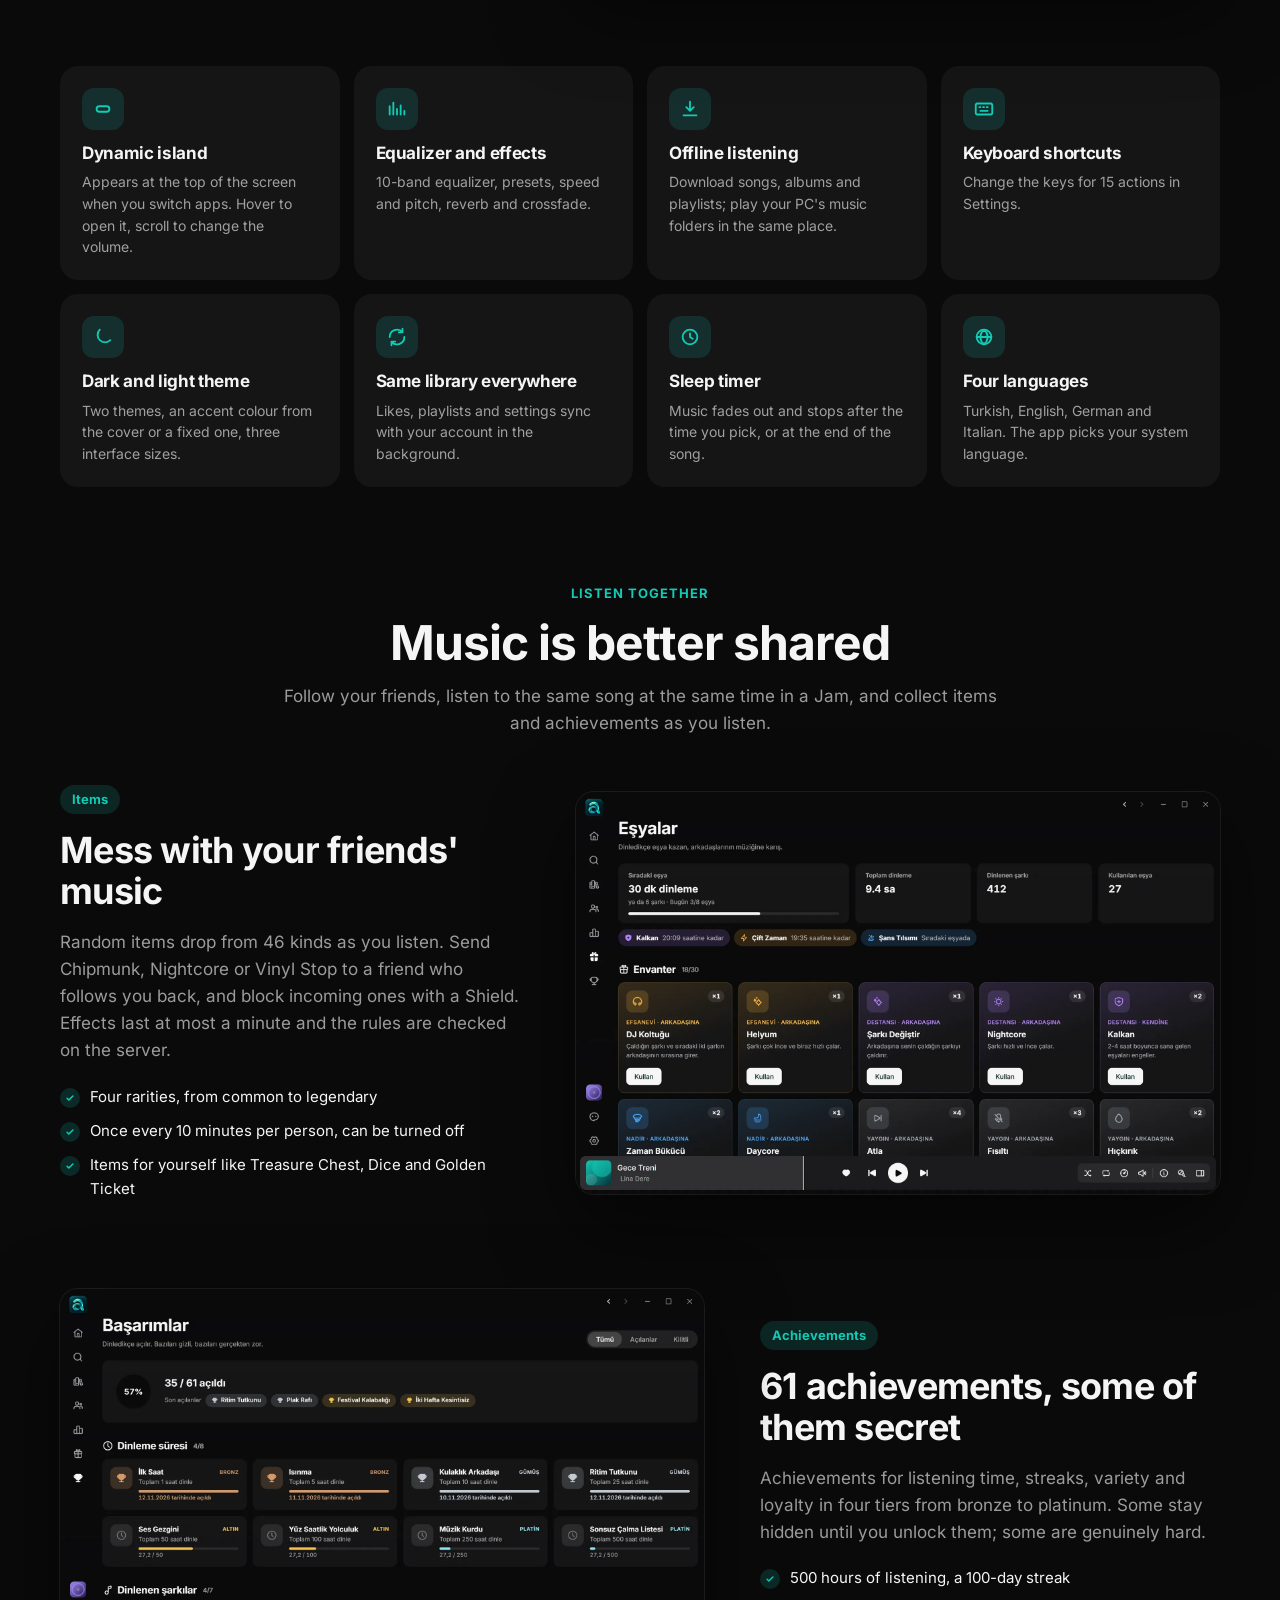
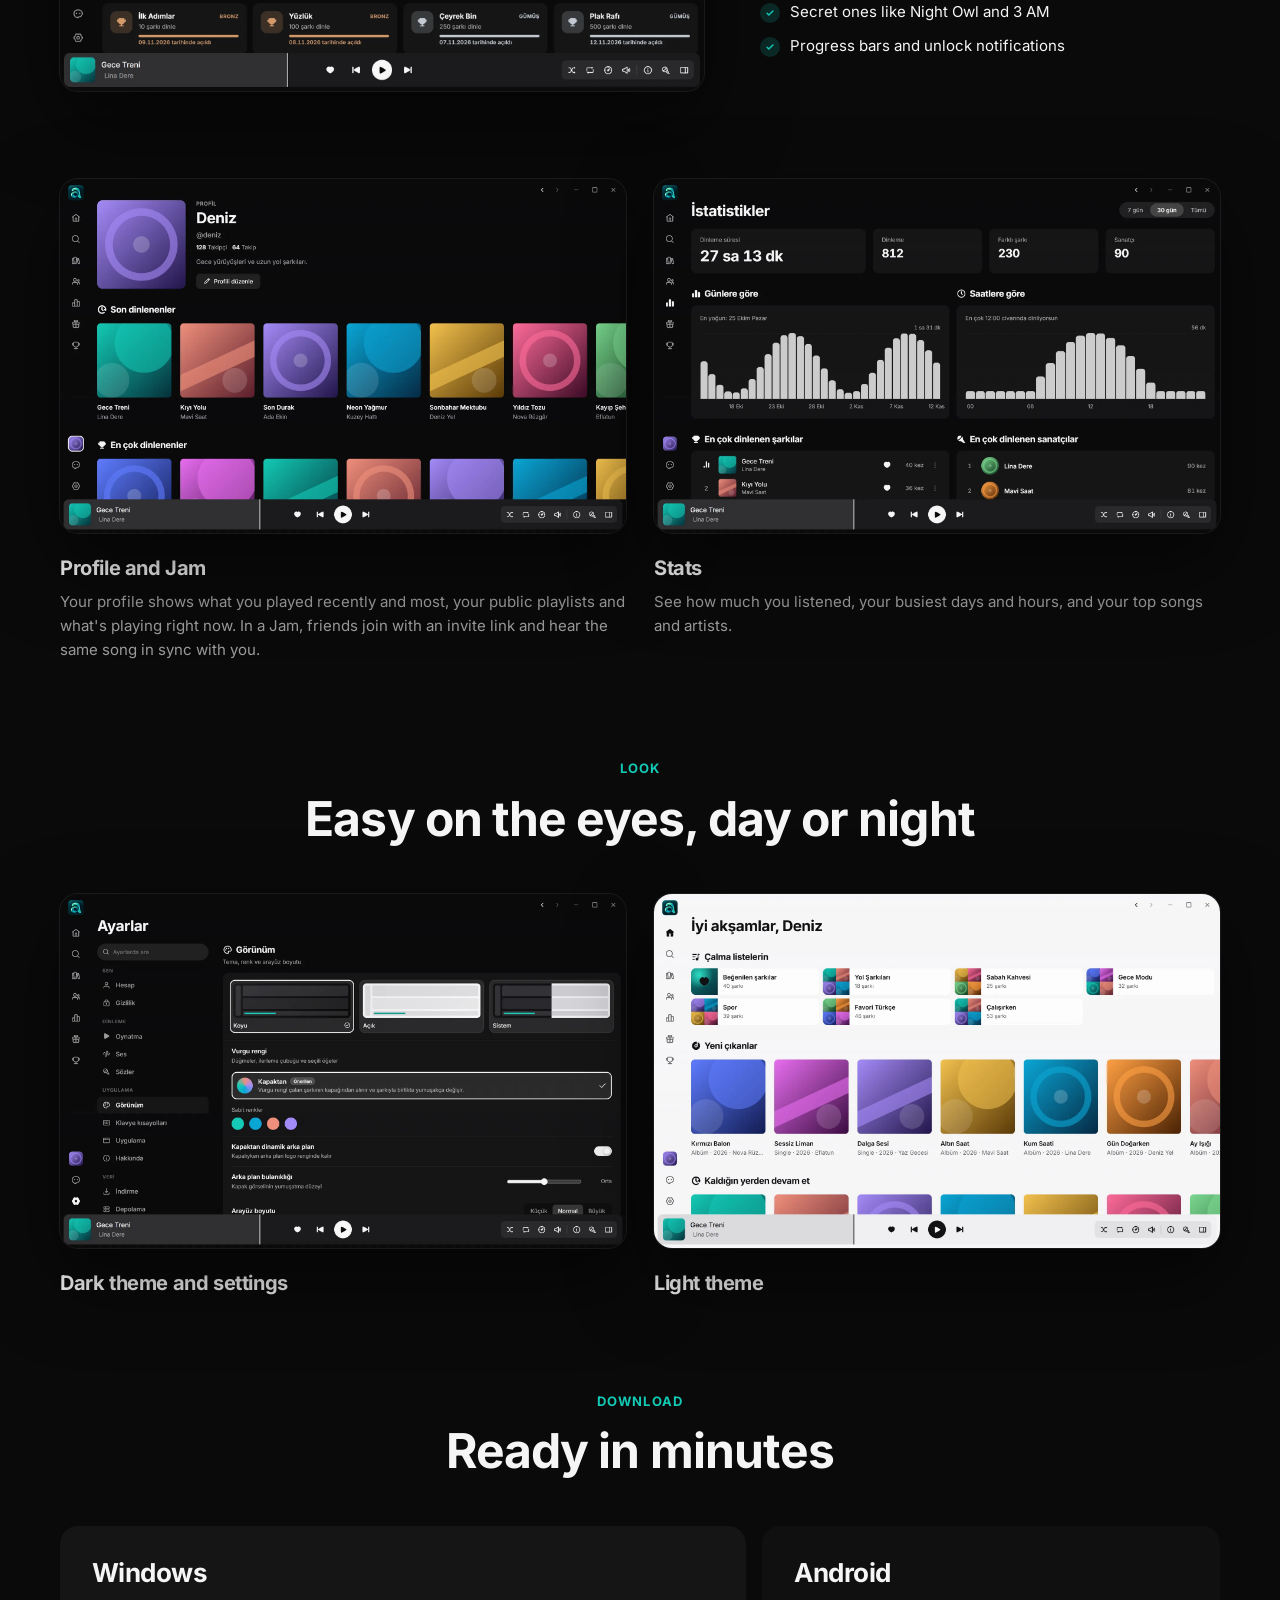
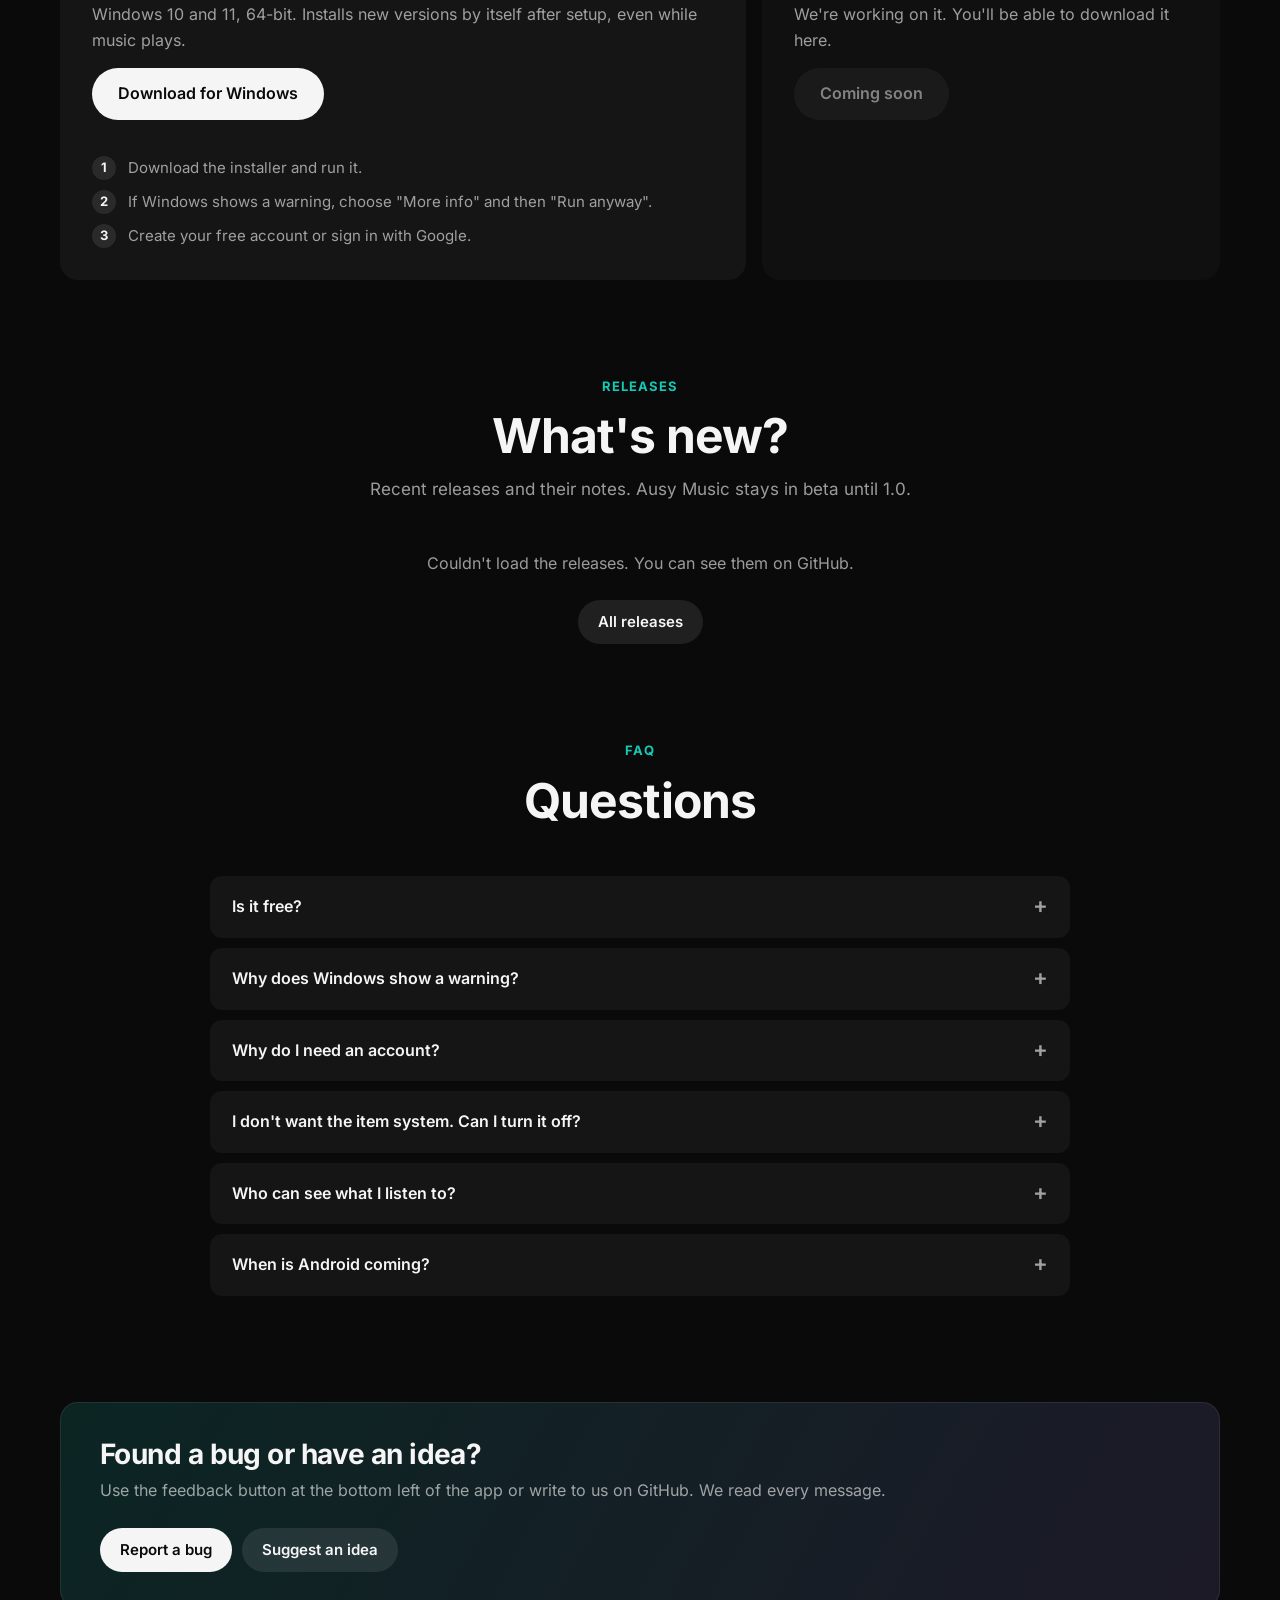
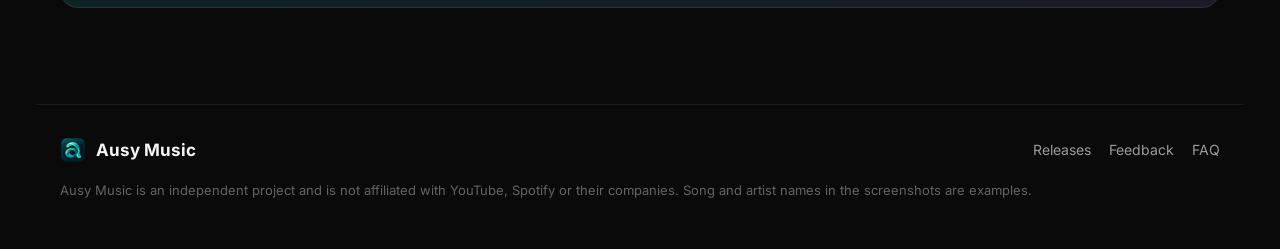
==== commit 06dc213e: "Web sitesi baştan yazıldı; README yenilendi; hata ve öneri formları" ====
--- a/docs/index.html
+++ b/docs/index.html
@@ -3,133 +3,276 @@
   <head>
     <meta charset="utf-8" />
     <meta name="viewport" content="width=device-width, initial-scale=1" />
-    <title>Ausy Music: Müziğin, tam sana göre</title>
-    <meta name="description" content="Ausy Music, Windows için ücretsiz müzik uygulaması. Senkron sözler, sana özel Ausy Mix'ler, internetsiz dinleme ve dinamik ada." />
-    <meta name="theme-color" content="#021d22" />
+    <title>Ausy Music · Ücretsiz müzik uygulaması</title>
+    <meta name="description" content="Ausy Music: Windows için ücretsiz müzik uygulaması. Senkron sözler, Daily Mix, Haftalık Keşifler, arkadaşlarla Jam, eşyalar ve başarımlar, internetsiz dinleme." />
+    <meta name="theme-color" content="#0a0a0b" />
     <meta property="og:title" content="Ausy Music" />
-    <meta property="og:description" content="Windows için ücretsiz müzik uygulaması. Senkron sözler, Ausy Mix ve dinamik ada." />
+    <meta property="og:description" content="Windows için ücretsiz müzik uygulaması. Senkron sözler, Daily Mix, Jam, eşyalar ve başarımlar." />
     <meta property="og:type" content="website" />
-    <meta property="og:image" content="https://o7xmarasli.github.io/ausymusic-releases/assets/home.png" />
+    <meta property="og:image" content="https://o7xmarasli.github.io/ausymusic-releases/assets/og.jpg" />
+    <meta name="twitter:card" content="summary_large_image" />
     <link rel="icon" href="assets/logo.png" />
-    <link rel="stylesheet" href="style.css" />
+    <link rel="preload" href="assets/inter-latin.woff2" as="font" type="font/woff2" crossorigin />
+    <link rel="stylesheet" href="site.css" />
   </head>
   <body>
-    <header class="nav">
-      <a class="brand" href="#top"><img src="assets/logo.png" alt="" width="34" height="34" /> Ausy Music</a>
+    <header class="nav" id="nav">
+      <a class="brand" href="#top"><img src="assets/logo.png" alt="" width="32" height="32" /> Ausy Music</a>
       <nav class="links" aria-label="Sayfa">
         <a href="#features" data-t="nav.features">Özellikler</a>
-        <a href="#download" data-t="nav.download">İndir</a>
+        <a href="#social" data-t="nav.social">Arkadaşlar</a>
+        <a href="#releases" data-t="nav.releases">Sürümler</a>
         <a href="#faq" data-t="nav.faq">Sorular</a>
       </nav>
-      <button class="lang" id="lang" type="button" aria-label="Dil / Language">EN</button>
+      <div class="nav-end">
+        <button class="lang" id="lang" type="button" aria-label="Dil / Language">EN</button>
+        <a class="btn small primary" data-download href="https://github.com/o7xMarasli/ausymusic-releases/releases/latest" data-t="nav.download">İndir</a>
+      </div>
     </header>
 
     <main id="top">
+      <!-- Giriş -->
       <section class="hero">
-        <p class="eyebrow" data-t="hero.eyebrow">Windows için ücretsiz</p>
-        <h1 data-t="hero.title">Müziğin, tam sana göre.</h1>
-        <p class="lead" data-t="hero.lead">Milyonlarca şarkı, satır satır akan sözler ve dinledikçe sana göre şekillenen Ausy Mix'ler. Hepsi tek, sade bir uygulamada.</p>
-        <div class="cta">
-          <a class="btn primary" data-download href="https://github.com/o7xMarasli/ausymusic-releases/releases/latest">
-            <svg viewBox="0 0 24 24" aria-hidden="true"><path d="M12 3v12m0 0-4.5-4.5M12 15l4.5-4.5M4 20h16" /></svg>
-            <span data-t="hero.cta">Windows için indir</span>
-          </a>
-          <span class="meta" id="meta" data-t="hero.meta">Windows 10 ve 11, 64 bit</span>
-        </div>
-
-        <div class="stage">
+        <div class="hero-copy">
+          <span class="pill"><i></i><span data-t="hero.badge">Beta · Windows için ücretsiz</span></span>
+          <h1 data-t="hero.title">Müziğin, tam sana göre.</h1>
+          <p class="lead" data-t="hero.lead">Milyonlarca şarkı, satır satır akan senkron sözler, dinledikçe sana göre şekillenen karışımlar ve arkadaşlarınla birlikte dinleme. Hepsi tek, sade bir uygulamada.</p>
+          <div class="cta">
+            <a class="btn primary big" data-download href="https://github.com/o7xMarasli/ausymusic-releases/releases/latest">
+              <svg viewBox="0 0 24 24" aria-hidden="true"><path d="M12 3v12m0 0-4.5-4.5M12 15l4.5-4.5M4 20h16" /></svg>
+              <span data-t="hero.cta">Windows için indir</span>
+            </a>
+            <a class="btn ghost big" href="#features" data-t="hero.more">Neler var?</a>
+          </div>
+          <p class="meta" id="meta" data-t="hero.meta">Windows 10 ve 11 · 64 bit · Kendini güncel tutar</p>
+        </div>
+        <figure class="window hero-shot">
           <div class="island" aria-hidden="true">
             <span class="cover"></span>
             <span class="eq"><i></i><i></i><i></i><i></i></span>
             <span class="song" data-t="demo.song">Gece Treni</span>
-            <span class="more">
-              <b data-t="demo.song">Gece Treni</b>
-              <em>Ausy Demo</em>
-              <span class="bar"><u></u></span>
-            </span>
-          </div>
-          <img class="shot" src="assets/home.webp" width="1280" height="800" alt="Ausy Music ana sayfası: Ausy Mix kartları ve son dinlenenler" data-alt="alt.home" />
-        </div>
-      </section>
-
+          </div>
+          <img src="assets/shots/home.webp" width="1920" height="1200" alt="Ausy Music ana sayfası: çalma listeleri, yeni çıkanlar ve kaldığın yerden devam et" data-alt="alt.home" fetchpriority="high" />
+        </figure>
+        <ul class="stats" aria-label="Kısaca">
+          <li><b>46</b><span data-t="stat.items">eşya</span></li>
+          <li><b>61</b><span data-t="stat.ach">başarım</span></li>
+          <li><b>4</b><span data-t="stat.lang">dil</span></li>
+          <li><b>3</b><span data-t="stat.lyrics">söz kaynağı</span></li>
+        </ul>
+      </section>
+
+      <!-- Özellikler: büyük görseller -->
       <section class="section" id="features">
-        <h2 data-t="f.title">Dinlemeyi güzelleştiren ayrıntılar</h2>
-        <div class="bento">
-          <article class="card wide lyrics">
-            <div class="copy">
-              <h3 data-t="f.lyrics">Sözler şarkıyla akar</h3>
-              <p data-t="f.lyricsText">Senkron sözleri satır satır izle, bir satıra dokunup oraya atla. Klasik, Karaoke, Odak ve Sinema görünümleri arasından seç.</p>
-            </div>
-            <div class="karaoke" aria-hidden="true">
-              <p>Şehir uyurken yollardayım</p>
-              <p class="on">Rüzgâr adını fısıldıyor</p>
-              <p>Bir sonraki durak sensin</p>
-            </div>
-          </article>
-
-          <article class="card mix">
-            <div class="mixart" aria-hidden="true">
-              <small>AUSY MIX</small>
-              <b>Mix 1</b>
-            </div>
-            <h3 data-t="f.mix">Ausy Mix</h3>
-            <p data-t="f.mixText">Dinledikçe sana özel karışımlar hazırlanır. Beğendiğini tek dokunuşla listene kaydet.</p>
-          </article>
-
-          <article class="card">
-            <div class="pillrow" aria-hidden="true"><span></span></div>
-            <h3 data-t="f.island">Dinamik ada</h3>
-            <p data-t="f.islandText">Başka bir uygulamaya geçtiğinde ekranın üstünde belirir, üzerine gelince açılır. İstersen her zaman üstte duran mini oynatıcıya geç.</p>
-          </article>
-
-          <article class="card">
-            <h3 data-t="f.import">Listelerini getir</h3>
-            <p data-t="f.importText">Bir çalma listesi linki yapıştır, şarkılar kütüphanene gelsin. Sürükleyip sırala, kapağını seç.</p>
-          </article>
-
-          <article class="card">
-            <h3 data-t="f.offline">İnternetsiz dinle</h3>
-            <p data-t="f.offlineText">Şarkı, albüm ve listeleri indir. Bilgisayarındaki müzik klasörlerini de aynı yerde çal.</p>
-          </article>
-
-          <article class="card">
-            <h3 data-t="f.social">Arkadaşlarını takip et</h3>
-            <p data-t="f.socialText">Profilini oluştur, istediğin listeleri paylaş. Listelerin sen açmadıkça gizli kalır.</p>
-          </article>
-
-          <article class="card wide">
-            <h3 data-t="f.sync">Her zaman güncel</h3>
-            <p data-t="f.syncText">Kütüphanen hesabınla eşitlenir, uygulama yeni sürümleri müzik çalmıyorken kendisi kurar.</p>
-          </article>
-        </div>
-
-        <figure class="wide-shot">
-          <img src="assets/lyrics.webp" width="1280" height="800" loading="lazy" alt="Tam ekran oynatıcı ve senkron sözler" data-alt="alt.lyrics" />
-        </figure>
-      </section>
-
-      <section class="section download" id="download">
-        <h2 data-t="d.title">Dakikalar içinde hazır</h2>
-        <div class="platforms">
-          <div class="platform">
+        <header class="section-head">
+          <span class="kicker" data-t="f.kicker">Özellikler</span>
+          <h2 data-t="f.title">Dinlemeyi güzelleştiren her şey</h2>
+          <p data-t="f.lead">Ausy Music sade görünür ama içi dolu. En sevilen özelliklerden bazıları:</p>
+        </header>
+
+        <article class="feature">
+          <div class="feature-copy">
+            <span class="tag" data-t="f.home.tag">Kütüphane</span>
+            <h3 data-t="f.home.title">Her açılışta sana göre bir sayfa</h3>
+            <p data-t="f.home.text">Çalma listelerin en üstte, kaldığın şarkılar ve yeni çıkanlar hemen altında. Dinledikçe altı kişisel Daily Mix hazırlanır, Haftalık Keşifler her hafta henüz dinlemediğin şarkılarla yenilenir. Beğendiklerin, listelerin, albümlerin ve sanatçıların tek bir kütüphanede.</p>
+            <ul class="checks">
+              <li data-t="f.home.l1">Daily Mix ve Haftalık Keşifler</li>
+              <li data-t="f.home.l2">Uygulamadaki herkesin en çok dinledikleri</li>
+              <li data-t="f.home.l3">Sürükleyip sırala, kapak seç, yinelenenleri temizle</li>
+            </ul>
+          </div>
+          <figure class="window"><img src="assets/shots/library.webp" width="1920" height="1200" loading="lazy" alt="Kütüphane: beğenilenler, çalma listeleri, albümler ve sanatçılar" data-alt="alt.library" /></figure>
+        </article>
+
+        <article class="feature flip">
+          <div class="feature-copy">
+            <span class="tag" data-t="f.lyrics.tag">Sözler</span>
+            <h3 data-t="f.lyrics.title">Sözler şarkıyla birlikte akar</h3>
+            <p data-t="f.lyrics.text">Senkron sözler satır satır, karaoke görünümünde kelime kelime ilerler. LRCLIB, NetEase ve YouTube Music birlikte aranır; başlığı, sanatçısı ve süresi en iyi tutan söz seçilir. Zamanlama kaçarsa şarkı bazında ileri geri kaydırabilirsin.</p>
+            <ul class="checks">
+              <li data-t="f.lyrics.l1">Klasik, Karaoke, Odak ve Sinema görünümleri</li>
+              <li data-t="f.lyrics.l2">Bir satıra tıkla, şarkı oraya atlasın</li>
+              <li data-t="f.lyrics.l3">Kapak renklerinden dalgalanan tam ekran zemin</li>
+            </ul>
+          </div>
+          <figure class="window"><img src="assets/shots/player.webp" width="1920" height="1200" loading="lazy" alt="Tam ekran oynatıcı ve karaoke görünümünde senkron sözler" data-alt="alt.player" /></figure>
+        </article>
+
+        <article class="feature">
+          <div class="feature-copy">
+            <span class="tag" data-t="f.search.tag">Keşfet</span>
+            <h3 data-t="f.search.title">Ara, keşfet, link yapıştır</h3>
+            <p data-t="f.search.text">Şarkı, albüm, sanatçı ve kullanıcı ara; sonuçlar kaydırdıkça gelir. Ruh haline ya da türe göre gez. Bir çalma listesi linki yapıştır, şarkılar kütüphanene kopyalansın.</p>
+            <ul class="checks">
+              <li data-t="f.search.l1">Ruh hali ve tür sayfaları</li>
+              <li data-t="f.search.l2">Son aramalar arama alanında</li>
+              <li data-t="f.search.l3">Link ile çalma listesi içe aktarma</li>
+            </ul>
+          </div>
+          <figure class="window"><img src="assets/shots/search.webp" width="1920" height="1200" loading="lazy" alt="Arama sayfası: ruh hali ve tür kartları" data-alt="alt.search" /></figure>
+        </article>
+
+        <!-- Küçük özellik kartları -->
+        <div class="grid">
+          <article class="card">
+            <span class="ico"><svg viewBox="0 0 24 24"><rect x="5" y="9" width="14" height="6" rx="3" /></svg></span>
+            <h4 data-t="g.island">Dinamik ada</h4>
+            <p data-t="g.islandText">Başka bir uygulamaya geçince ekranın üstünde belirir. Üzerine gelince açılır, fare tekerleğiyle sesi ayarlarsın.</p>
+          </article>
+          <article class="card">
+            <span class="ico"><svg viewBox="0 0 24 24"><path d="M4 18V9m4 9V5m4 13v-6m4 6V8m4 10v-4" /></svg></span>
+            <h4 data-t="g.eq">Ekolayzır ve efektler</h4>
+            <p data-t="g.eqText">10 bantlı ekolayzır, hazır ayarlar, hız ve perde, yankı ve şarkılar arası geçiş.</p>
+          </article>
+          <article class="card">
+            <span class="ico"><svg viewBox="0 0 24 24"><path d="M12 4v10m0 0-4-4m4 4 4-4M5 19h14" /></svg></span>
+            <h4 data-t="g.offline">İnternetsiz dinleme</h4>
+            <p data-t="g.offlineText">Şarkı, albüm ve listeleri indir; bilgisayarındaki müzik klasörlerini de aynı yerde çal.</p>
+          </article>
+          <article class="card">
+            <span class="ico"><svg viewBox="0 0 24 24"><rect x="3" y="6" width="18" height="12" rx="2" /><path d="M7 10h1m3 0h1m3 0h1M8 14h8" /></svg></span>
+            <h4 data-t="g.keys">Klavye kısayolları</h4>
+            <p data-t="g.keysText">15 eylemin tuşunu Ayarlar'dan istediğin gibi değiştir.</p>
+          </article>
+          <article class="card">
+            <span class="ico"><svg viewBox="0 0 24 24"><path d="M20 15.5A8 8 0 1 1 8.5 4a6.5 6.5 0 0 0 11.5 11.5Z" /></svg></span>
+            <h4 data-t="g.theme">Koyu ve açık tema</h4>
+            <p data-t="g.themeText">İki tema, kapaktan gelen ya da sabit vurgu rengi, üç arayüz boyutu.</p>
+          </article>
+          <article class="card">
+            <span class="ico"><svg viewBox="0 0 24 24"><path d="M4 12a8 8 0 0 1 14-5.3M20 12a8 8 0 0 1-14 5.3M18 3v4h-4M6 21v-4h4" /></svg></span>
+            <h4 data-t="g.sync">Her yerde aynı kütüphane</h4>
+            <p data-t="g.syncText">Beğeniler, listeler ve ayarlar hesabınla arka planda eşitlenir.</p>
+          </article>
+          <article class="card">
+            <span class="ico"><svg viewBox="0 0 24 24"><circle cx="12" cy="12" r="8" /><path d="M12 8v4l3 2" /></svg></span>
+            <h4 data-t="g.sleep">Uyku zamanlayıcı</h4>
+            <p data-t="g.sleepText">Seçtiğin süre sonunda ya da şarkı bitince müzik yavaşça kısılıp durur.</p>
+          </article>
+          <article class="card">
+            <span class="ico"><svg viewBox="0 0 24 24"><circle cx="12" cy="12" r="8" /><path d="M4 12h16M12 4c2.5 2.2 4 5 4 8s-1.5 5.8-4 8c-2.5-2.2-4-5-4-8s1.5-5.8 4-8Z" /></svg></span>
+            <h4 data-t="g.lang">Dört dil</h4>
+            <p data-t="g.langText">Türkçe, İngilizce, Almanca ve İtalyanca. Uygulama sistem dilini kendisi seçer.</p>
+          </article>
+        </div>
+      </section>
+
+      <!-- Arkadaşlar, eşyalar, başarımlar -->
+      <section class="section" id="social">
+        <header class="section-head">
+          <span class="kicker" data-t="s.kicker">Birlikte dinle</span>
+          <h2 data-t="s.title">Müzik paylaşınca güzel</h2>
+          <p data-t="s.lead">Arkadaşlarını takip et, Jam'de aynı şarkıyı aynı anda dinle, dinledikçe eşya ve başarım topla.</p>
+        </header>
+
+        <article class="feature">
+          <div class="feature-copy">
+            <span class="tag" data-t="s.items.tag">Eşyalar</span>
+            <h3 data-t="s.items.title">Arkadaşlarının müziğine karış</h3>
+            <p data-t="s.items.text">Dinledikçe 46 farklı eşyadan rastgele düşer. Karşılıklı takipleştiğin bir arkadaşına Sincap Sesi, Nightcore ya da Plak Durması gönder; Kalkan'la sana gelenleri engelle. Etkiler en çok bir dakika sürer, kurallar sunucuda denetlenir.</p>
+            <ul class="checks">
+              <li data-t="s.items.l1">Yaygından efsaneviye dört nadirlik</li>
+              <li data-t="s.items.l2">Aynı kişiye 10 dakikada bir, ayarlardan kapatılabilir</li>
+              <li data-t="s.items.l3">Hazine Sandığı, Zar, Altın Bilet gibi kendine kullanılanlar</li>
+            </ul>
+          </div>
+          <figure class="window"><img src="assets/shots/items.webp" width="1920" height="1200" loading="lazy" alt="Eşyalar sayfası: sıradaki eşya, etkin etkiler ve envanter" data-alt="alt.items" /></figure>
+        </article>
+
+        <article class="feature flip">
+          <div class="feature-copy">
+            <span class="tag" data-t="s.ach.tag">Başarımlar</span>
+            <h3 data-t="s.ach.title">61 başarım, bazıları gizli</h3>
+            <p data-t="s.ach.text">Dinleme süresi, seri, çeşitlilik ve sadakat başarımları bronzdan platine dört seviyede. Bazılarının ne olduğu açılana kadar görünmez; bazıları gerçekten zor.</p>
+            <ul class="checks">
+              <li data-t="s.ach.l1">500 saat dinleme, 100 günlük seri</li>
+              <li data-t="s.ach.l2">Gece Kuşu, Saat Üç gibi gizli başarımlar</li>
+              <li data-t="s.ach.l3">İlerleme çubukları ve açılma bildirimleri</li>
+            </ul>
+          </div>
+          <figure class="window"><img src="assets/shots/achievements.webp" width="1920" height="1200" loading="lazy" alt="Başarımlar sayfası: genel ilerleme ve başarım kartları" data-alt="alt.ach" /></figure>
+        </article>
+
+        <div class="duo">
+          <div>
+            <figure class="window"><img src="assets/shots/profile.webp" width="1920" height="1200" loading="lazy" alt="Profil sayfası" data-alt="alt.profile" /></figure>
+            <h4 data-t="s.profile.title">Profil ve Jam</h4>
+            <p data-t="s.profile.text">Profilinde son ve en çok dinlediklerin, herkese açık listelerin ve o an çaldığın şarkı görünür. Jam'de bir davet linkiyle arkadaşların aynı şarkıyı seninle eş zamanlı dinler.</p>
+          </div>
+          <div>
+            <figure class="window"><img src="assets/shots/stats.webp" width="1920" height="1200" loading="lazy" alt="İstatistikler sayfası" data-alt="alt.stats" /></figure>
+            <h4 data-t="s.stats.title">İstatistikler</h4>
+            <p data-t="s.stats.text">Ne kadar dinlediğini, en yoğun gün ve saatlerini, en çok dinlediğin şarkı ve sanatçıları gör.</p>
+          </div>
+        </div>
+      </section>
+
+      <!-- Temalar -->
+      <section class="section">
+        <header class="section-head">
+          <span class="kicker" data-t="t.kicker">Görünüm</span>
+          <h2 data-t="t.title">Gece de gündüz de rahat</h2>
+        </header>
+        <div class="duo">
+          <div>
+            <figure class="window"><img src="assets/shots/settings.webp" width="1920" height="1200" loading="lazy" alt="Ayarlar: görünüm, tema ve vurgu rengi" data-alt="alt.settings" /></figure>
+            <h4 data-t="t.dark">Koyu tema ve ayarlar</h4>
+          </div>
+          <div>
+            <figure class="window"><img src="assets/shots/home-light.webp" width="1920" height="1200" loading="lazy" alt="Açık temada ana sayfa" data-alt="alt.light" /></figure>
+            <h4 data-t="t.light">Açık tema</h4>
+          </div>
+        </div>
+      </section>
+
+      <!-- İndir -->
+      <section class="section" id="download">
+        <header class="section-head">
+          <span class="kicker" data-t="d.kicker">İndir</span>
+          <h2 data-t="d.title">Dakikalar içinde hazır</h2>
+        </header>
+        <div class="dl">
+          <div class="dl-card">
             <h3>Windows</h3>
-            <p data-t="d.win">Windows 10 ve 11, 64 bit. Kurulumdan sonra kendini güncel tutar.</p>
-            <a class="btn primary" data-download href="https://github.com/o7xMarasli/ausymusic-releases/releases/latest"><span data-t="hero.cta">Windows için indir</span></a>
+            <p data-t="d.win">Windows 10 ve 11, 64 bit. Kurulumdan sonra yeni sürümleri kendisi kurar, müzik çalarken bile.</p>
+            <a class="btn primary big" data-download href="https://github.com/o7xMarasli/ausymusic-releases/releases/latest"><span data-t="hero.cta">Windows için indir</span></a>
             <small id="version"></small>
-          </div>
-          <div class="platform soon">
+            <ol class="steps">
+              <li data-t="d.s1">Kurulum dosyasını indir ve çalıştır.</li>
+              <li data-t="d.s2">Windows uyarı gösterirse "Ek bilgi" ve "Yine de çalıştır"a tıkla.</li>
+              <li data-t="d.s3">Ücretsiz hesabını aç ya da Google ile giriş yap.</li>
+            </ol>
+          </div>
+          <div class="dl-card soon">
             <h3>Android</h3>
             <p data-t="d.android">Üzerinde çalışıyoruz. Hazır olunca buradan indirebileceksin.</p>
-            <span class="btn disabled" data-t="d.soon">Yakında</span>
-          </div>
-        </div>
-      </section>
-
+            <span class="btn ghost big disabled" data-t="d.soon">Yakında</span>
+          </div>
+        </div>
+      </section>
+
+      <!-- Sürüm notları -->
+      <section class="section" id="releases">
+        <header class="section-head">
+          <span class="kicker" data-t="r.kicker">Sürümler</span>
+          <h2 data-t="r.title">Neler değişti?</h2>
+          <p data-t="r.lead">Son sürümler ve notları. Ausy Music 1.0'a kadar beta olarak gelişmeye devam ediyor.</p>
+        </header>
+        <div class="releases" id="release-list">
+          <p class="muted" data-t="r.loading">Sürümler yükleniyor…</p>
+        </div>
+        <p class="center"><a class="btn ghost" href="https://github.com/o7xMarasli/ausymusic-releases/releases" data-t="r.all">Tüm sürümler</a></p>
+      </section>
+
+      <!-- Sorular -->
       <section class="section faq" id="faq">
-        <h2 data-t="q.title">Merak edilenler</h2>
+        <header class="section-head">
+          <span class="kicker" data-t="q.kicker">Sorular</span>
+          <h2 data-t="q.title">Merak edilenler</h2>
+        </header>
         <details>
           <summary data-t="q.free">Ücretsiz mi?</summary>
-          <p data-t="q.freeA">Evet. Ücretsiz bir hesap açman yeterli.</p>
+          <p data-t="q.freeA">Evet. Ücretsiz bir hesap açman yeterli; abonelik ya da ücretli sürüm yok.</p>
         </details>
         <details>
           <summary data-t="q.warn">Windows neden uyarı gösteriyor?</summary>
@@ -137,21 +280,48 @@
         </details>
         <details>
           <summary data-t="q.account">Neden hesap gerekiyor?</summary>
-          <p data-t="q.accountA">Beğenilerin, listelerin ve ayarların cihazlar arasında eşitlensin diye. E-postan profilinde görünmez.</p>
+          <p data-t="q.accountA">Beğenilerin, listelerin ve ayarların cihazlar arasında eşitlensin, arkadaşlarını takip edebilesin diye. E-postan profilinde hiçbir zaman görünmez.</p>
+        </details>
+        <details>
+          <summary data-t="q.items">Eşya sistemini istemiyorum, kapatabilir miyim?</summary>
+          <p data-t="q.itemsA">Evet. Ayarlar &gt; Gizlilik'ten kapatınca eşya kazanmazsın ve kimse sana eşya kullanamaz.</p>
+        </details>
+        <details>
+          <summary data-t="q.privacy">Dinlediklerimi kimler görür?</summary>
+          <p data-t="q.privacyA">Profilinde son ve en çok dinlediklerini yalnız "Dinleme etkinliğini paylaş" açıkken giriş yapmış kullanıcılar görür. Bu ayar Gizlilik bölümünde.</p>
         </details>
         <details>
           <summary data-t="q.android">Android ne zaman gelecek?</summary>
           <p data-t="q.androidA">Geliştirme sürüyor. Çıktığında bu sayfadan duyuracağız.</p>
         </details>
       </section>
+
+      <!-- Geri bildirim -->
+      <section class="section">
+        <div class="feedback">
+          <div>
+            <h2 data-t="fb.title">Bir hata mı buldun, fikrin mi var?</h2>
+            <p data-t="fb.text">Uygulamada sol alttaki geri bildirim düğmesini kullan ya da doğrudan GitHub'da yaz. Her mesajı okuyoruz.</p>
+          </div>
+          <div class="fb-actions">
+            <a class="btn primary" href="https://github.com/o7xMarasli/ausymusic-releases/issues/new?template=bug.yml" data-t="fb.bug">Hata bildir</a>
+            <a class="btn ghost" href="https://github.com/o7xMarasli/ausymusic-releases/issues/new?template=idea.yml" data-t="fb.idea">Öneri gönder</a>
+          </div>
+        </div>
+      </section>
     </main>
 
     <footer class="foot">
-      <p data-t="foot.note">Ausy Music bağımsız bir projedir; YouTube, Spotify veya bağlı şirketlerle ilişkisi yoktur.</p>
-      <p>
-        <a href="https://github.com/o7xMarasli/ausymusic-releases/releases" data-t="foot.releases">Tüm sürümler</a>
-      </p>
+      <div class="foot-row">
+        <a class="brand" href="#top"><img src="assets/logo.png" alt="" width="26" height="26" /> Ausy Music</a>
+        <nav aria-label="Bağlantılar">
+          <a href="https://github.com/o7xMarasli/ausymusic-releases/releases" data-t="foot.releases">Sürümler</a>
+          <a href="https://github.com/o7xMarasli/ausymusic-releases/issues" data-t="foot.issues">Geri bildirim</a>
+          <a href="#faq" data-t="nav.faq">Sorular</a>
+        </nav>
+      </div>
+      <p data-t="foot.note">Ausy Music bağımsız bir projedir; YouTube, Spotify veya bağlı şirketlerle ilişkisi yoktur. Ekran görüntülerindeki şarkı ve sanatçı adları örnektir.</p>
     </footer>
-    <script src="app.js"></script>
+    <script src="site.js"></script>
   </body>
 </html>
--- a/docs/site.css
+++ b/docs/site.css
@@ -0,0 +1,804 @@
+/* Ausy Music web sitesi. Renkler ve ölçüler uygulamanın tasarım diliyle aynı (src/styles/tokens.css). */
+@font-face {
+  font-family: "Inter";
+  src: url("assets/inter-latin.woff2") format("woff2");
+  font-weight: 100 900;
+  font-display: swap;
+  unicode-range: U+0000-00FF, U+0131, U+0152-0153, U+02BB-02BC, U+02C6, U+02DA, U+02DC, U+2000-206F, U+2074, U+20AC, U+2122, U+2191, U+2193, U+2212, U+2215, U+FEFF, U+FFFD;
+}
+@font-face {
+  font-family: "Inter";
+  src: url("assets/inter-latin-ext.woff2") format("woff2");
+  font-weight: 100 900;
+  font-display: swap;
+  unicode-range: U+0100-02AF, U+0304, U+0308, U+0329, U+1E00-1E9F, U+1EF2-1EFF, U+2020, U+20A0-20AB, U+20AD-20C0, U+2113, U+2C60-2C7F, U+A720-A7FF;
+}
+
+:root {
+  --bg: #0a0a0b;
+  --surface: #121214;
+  --glass: rgba(255, 255, 255, 0.045);
+  --chip: rgba(255, 255, 255, 0.09);
+  --line: rgba(255, 255, 255, 0.08);
+  --text: #f5f5f6;
+  --muted: rgba(245, 245, 246, 0.62);
+  --faint: rgba(245, 245, 246, 0.38);
+  --accent: #13cab5;
+  --accent-2: #a48bf7;
+  --on-accent: #01201c;
+  --radius: 12px;
+  --radius-lg: 18px;
+  --max: 1160px;
+  --ease: cubic-bezier(0.2, 0.7, 0.2, 1);
+  color-scheme: dark;
+}
+* {
+  box-sizing: border-box;
+}
+html {
+  scroll-behavior: smooth;
+  scroll-padding-top: 84px;
+}
+body {
+  margin: 0;
+  background: var(--bg);
+  color: var(--text);
+  font-family: "Inter", "Segoe UI", system-ui, sans-serif;
+  font-size: 16px;
+  line-height: 1.6;
+  -webkit-font-smoothing: antialiased;
+}
+img {
+  display: block;
+  max-width: 100%;
+  height: auto;
+}
+a {
+  color: inherit;
+  text-decoration: none;
+}
+h1,
+h2,
+h3,
+h4 {
+  margin: 0;
+  line-height: 1.15;
+  letter-spacing: -0.02em;
+  font-weight: 700;
+}
+p {
+  margin: 0;
+}
+:focus-visible {
+  outline: 2px solid var(--accent);
+  outline-offset: 3px;
+  border-radius: 6px;
+}
+
+/* ---------- düğmeler ---------- */
+.btn {
+  display: inline-flex;
+  align-items: center;
+  justify-content: center;
+  gap: 10px;
+  height: 44px;
+  padding: 0 20px;
+  border-radius: 999px;
+  font-weight: 600;
+  font-size: 15px;
+  border: 0;
+  cursor: pointer;
+  transition: background 0.18s var(--ease), transform 0.18s var(--ease), color 0.18s var(--ease);
+  white-space: nowrap;
+}
+.btn svg {
+  width: 20px;
+  height: 20px;
+  fill: none;
+  stroke: currentColor;
+  stroke-width: 2;
+  stroke-linecap: round;
+  stroke-linejoin: round;
+}
+.btn.primary {
+  background: var(--text);
+  color: var(--bg);
+}
+.btn.primary:hover {
+  background: #fff;
+  transform: translateY(-1px);
+}
+.btn.ghost {
+  background: var(--chip);
+  color: var(--text);
+}
+.btn.ghost:hover {
+  background: rgba(255, 255, 255, 0.15);
+}
+.btn.big {
+  height: 52px;
+  padding: 0 26px;
+  font-size: 16px;
+}
+.btn.small {
+  height: 36px;
+  padding: 0 16px;
+  font-size: 14px;
+}
+.btn.disabled {
+  opacity: 0.5;
+  cursor: default;
+}
+
+/* ---------- üst çubuk ---------- */
+.nav {
+  position: sticky;
+  top: 0;
+  z-index: 20;
+  display: flex;
+  align-items: center;
+  gap: 24px;
+  max-width: calc(var(--max) + 48px);
+  margin: 0 auto;
+  padding: 14px 24px;
+  background: color-mix(in srgb, var(--bg) 78%, transparent);
+  backdrop-filter: blur(16px) saturate(1.2);
+}
+.brand {
+  display: inline-flex;
+  align-items: center;
+  gap: 10px;
+  font-weight: 700;
+  font-size: 17px;
+}
+.brand img {
+  border-radius: 9px;
+}
+.links {
+  display: flex;
+  gap: 4px;
+  margin-left: 12px;
+}
+.links a {
+  padding: 6px 12px;
+  border-radius: 999px;
+  font-size: 14px;
+  font-weight: 500;
+  color: var(--muted);
+  transition: color 0.15s, background 0.15s;
+}
+.links a:hover {
+  color: var(--text);
+  background: var(--glass);
+}
+.nav-end {
+  margin-left: auto;
+  display: flex;
+  align-items: center;
+  gap: 10px;
+}
+.lang {
+  height: 36px;
+  min-width: 44px;
+  border-radius: 999px;
+  border: 0;
+  background: var(--chip);
+  color: var(--text);
+  font: inherit;
+  font-size: 13px;
+  font-weight: 700;
+  cursor: pointer;
+}
+.lang:hover {
+  background: rgba(255, 255, 255, 0.15);
+}
+
+main {
+  max-width: calc(var(--max) + 48px);
+  margin: 0 auto;
+  padding: 0 24px;
+}
+
+/* ---------- giriş ---------- */
+.hero {
+  position: relative;
+  padding: 72px 0 40px;
+  text-align: center;
+}
+.hero::before {
+  content: "";
+  position: absolute;
+  inset: -80px 0 auto;
+  height: 620px;
+  z-index: -1;
+  background: radial-gradient(40% 50% at 30% 40%, rgb(19 202 181 / 0.22), transparent 70%), radial-gradient(35% 45% at 72% 30%, rgb(164 139 247 / 0.2), transparent 70%);
+  filter: blur(20px);
+  pointer-events: none;
+}
+.hero-copy {
+  max-width: 900px;
+  margin: 0 auto;
+  display: flex;
+  flex-direction: column;
+  align-items: center;
+  gap: 20px;
+}
+.pill {
+  display: inline-flex;
+  align-items: center;
+  gap: 8px;
+  height: 32px;
+  padding: 0 14px;
+  border-radius: 999px;
+  background: var(--glass);
+  box-shadow: inset 0 0 0 1px var(--line);
+  font-size: 13px;
+  font-weight: 600;
+  color: var(--muted);
+}
+.pill i {
+  width: 8px;
+  height: 8px;
+  border-radius: 50%;
+  background: var(--accent);
+  box-shadow: 0 0 0 4px rgb(19 202 181 / 0.18);
+}
+.hero h1 {
+  font-size: clamp(42px, 7vw, 76px);
+  letter-spacing: -0.035em;
+}
+.lead {
+  font-size: clamp(17px, 2vw, 20px);
+  color: var(--muted);
+  max-width: 640px;
+}
+.cta {
+  display: flex;
+  flex-wrap: wrap;
+  justify-content: center;
+  gap: 12px;
+  margin-top: 8px;
+}
+.meta {
+  font-size: 13px;
+  color: var(--faint);
+}
+.hero-shot {
+  margin: 56px auto 0;
+  max-width: 1100px;
+}
+.stats {
+  list-style: none;
+  padding: 0;
+  margin: 40px auto 0;
+  display: flex;
+  justify-content: center;
+  flex-wrap: wrap;
+  gap: 12px;
+}
+.stats li {
+  min-width: 140px;
+  padding: 16px 22px;
+  border-radius: var(--radius);
+  background: var(--glass);
+  display: flex;
+  flex-direction: column;
+  align-items: center;
+}
+.stats b {
+  font-size: 30px;
+  letter-spacing: -0.02em;
+}
+.stats span {
+  font-size: 13px;
+  color: var(--muted);
+}
+
+/* ---------- uygulama penceresi çerçevesi ---------- */
+.window {
+  position: relative;
+  margin: 0;
+  border-radius: var(--radius-lg);
+  overflow: hidden;
+  background: var(--surface);
+  box-shadow: 0 0 0 1px var(--line), 0 30px 80px rgba(0, 0, 0, 0.55);
+}
+.window img {
+  width: 100%;
+}
+
+/* dinamik ada örneği */
+.island {
+  position: absolute;
+  top: 14px;
+  left: 50%;
+  transform: translateX(-50%);
+  z-index: 2;
+  display: flex;
+  align-items: center;
+  gap: 10px;
+  height: 38px;
+  padding: 0 16px 0 6px;
+  border-radius: 999px;
+  background: #0b3a36;
+  box-shadow: 0 10px 30px rgba(0, 0, 0, 0.45), inset 0 0 0 1px rgba(255, 255, 255, 0.08);
+  font-size: 13px;
+  font-weight: 600;
+  animation: islandIn 1s var(--ease) 0.6s both;
+}
+.island .cover {
+  width: 26px;
+  height: 26px;
+  border-radius: 50%;
+  background: linear-gradient(135deg, #13cab5, #06303a);
+}
+.island .eq {
+  display: flex;
+  gap: 2px;
+  align-items: flex-end;
+  height: 12px;
+}
+.island .eq i {
+  width: 3px;
+  border-radius: 2px;
+  background: var(--accent);
+  animation: eq 0.9s ease-in-out infinite alternate;
+}
+.island .eq i:nth-child(2) {
+  animation-delay: -0.3s;
+}
+.island .eq i:nth-child(3) {
+  animation-delay: -0.6s;
+}
+.island .eq i:nth-child(4) {
+  animation-delay: -0.15s;
+}
+@keyframes eq {
+  from {
+    height: 3px;
+  }
+  to {
+    height: 12px;
+  }
+}
+@keyframes islandIn {
+  from {
+    opacity: 0;
+    transform: translateX(-50%) translateY(-40px) scale(0.7);
+  }
+}
+
+/* ---------- bölümler ---------- */
+.section {
+  padding: 96px 0 0;
+}
+.section-head {
+  max-width: 720px;
+  margin: 0 auto 48px;
+  text-align: center;
+  display: flex;
+  flex-direction: column;
+  align-items: center;
+  gap: 12px;
+}
+.kicker {
+  font-size: 13px;
+  font-weight: 700;
+  letter-spacing: 0.08em;
+  text-transform: uppercase;
+  color: var(--accent);
+}
+.section-head h2 {
+  font-size: clamp(32px, 4.5vw, 48px);
+}
+.section-head p {
+  color: var(--muted);
+  font-size: 17px;
+}
+
+/* büyük özellik satırları */
+.feature {
+  display: grid;
+  grid-template-columns: minmax(0, 5fr) minmax(0, 7fr);
+  gap: 56px;
+  align-items: center;
+  margin-bottom: 88px;
+}
+.feature.flip {
+  grid-template-columns: minmax(0, 7fr) minmax(0, 5fr);
+}
+.feature.flip .feature-copy {
+  order: 2;
+}
+.feature-copy {
+  display: flex;
+  flex-direction: column;
+  gap: 16px;
+}
+.tag {
+  align-self: flex-start;
+  padding: 4px 12px;
+  border-radius: 999px;
+  background: rgb(19 202 181 / 0.14);
+  color: var(--accent);
+  font-size: 13px;
+  font-weight: 700;
+}
+.feature h3 {
+  font-size: clamp(26px, 3vw, 36px);
+}
+.feature p {
+  color: var(--muted);
+  font-size: 17px;
+}
+.checks {
+  list-style: none;
+  padding: 0;
+  margin: 4px 0 0;
+  display: flex;
+  flex-direction: column;
+  gap: 10px;
+}
+.checks li {
+  position: relative;
+  padding-left: 30px;
+  font-size: 15px;
+}
+.checks li::before {
+  content: "";
+  position: absolute;
+  left: 0;
+  top: 3px;
+  width: 20px;
+  height: 20px;
+  border-radius: 50%;
+  background: rgb(19 202 181 / 0.16) url("data:image/svg+xml;utf8,<svg xmlns='http://www.w3.org/2000/svg' viewBox='0 0 24 24'><path d='m7 12.5 3 3 7-7' fill='none' stroke='%2313cab5' stroke-width='2.6' stroke-linecap='round' stroke-linejoin='round'/></svg>") center / 14px no-repeat;
+}
+
+/* küçük kartlar */
+.grid {
+  display: grid;
+  grid-template-columns: repeat(4, minmax(0, 1fr));
+  gap: 14px;
+}
+.card {
+  padding: 22px;
+  border-radius: var(--radius-lg);
+  background: var(--glass);
+  display: flex;
+  flex-direction: column;
+  gap: 8px;
+  transition: background 0.2s var(--ease);
+}
+.card:hover {
+  background: rgba(255, 255, 255, 0.07);
+}
+.ico {
+  width: 42px;
+  height: 42px;
+  border-radius: 12px;
+  display: grid;
+  place-items: center;
+  margin-bottom: 6px;
+  background: rgb(19 202 181 / 0.14);
+}
+.ico svg {
+  width: 22px;
+  height: 22px;
+  fill: none;
+  stroke: var(--accent);
+  stroke-width: 2;
+  stroke-linecap: round;
+  stroke-linejoin: round;
+}
+.card h4 {
+  font-size: 17px;
+}
+.card p {
+  font-size: 14px;
+  color: var(--muted);
+  line-height: 1.55;
+}
+
+/* iki görsel yan yana */
+.duo {
+  display: grid;
+  grid-template-columns: 1fr 1fr;
+  gap: 28px;
+}
+.duo > div {
+  display: flex;
+  flex-direction: column;
+  gap: 10px;
+}
+.duo h4 {
+  margin-top: 14px;
+  font-size: 20px;
+}
+.duo p {
+  color: var(--muted);
+  font-size: 15px;
+}
+
+/* ---------- indir ---------- */
+.dl {
+  display: grid;
+  grid-template-columns: 3fr 2fr;
+  gap: 16px;
+}
+.dl-card {
+  padding: 32px;
+  border-radius: var(--radius-lg);
+  background: var(--glass);
+  display: flex;
+  flex-direction: column;
+  align-items: flex-start;
+  gap: 14px;
+}
+.dl-card h3 {
+  font-size: 26px;
+}
+.dl-card p {
+  color: var(--muted);
+}
+.dl-card small {
+  color: var(--faint);
+  font-size: 13px;
+}
+.dl-card.soon {
+  background: rgba(255, 255, 255, 0.025);
+}
+.steps {
+  margin: 8px 0 0;
+  padding: 0;
+  list-style: none;
+  counter-reset: s;
+  display: flex;
+  flex-direction: column;
+  gap: 10px;
+}
+.steps li {
+  counter-increment: s;
+  display: flex;
+  gap: 12px;
+  align-items: flex-start;
+  font-size: 15px;
+  color: var(--muted);
+}
+.steps li::before {
+  content: counter(s);
+  flex: none;
+  width: 24px;
+  height: 24px;
+  border-radius: 50%;
+  display: grid;
+  place-items: center;
+  background: var(--chip);
+  color: var(--text);
+  font-size: 13px;
+  font-weight: 700;
+}
+
+/* ---------- sürüm notları ---------- */
+.releases {
+  display: flex;
+  flex-direction: column;
+  gap: 14px;
+  max-width: 860px;
+  margin: 0 auto;
+}
+.release {
+  padding: 24px 28px;
+  border-radius: var(--radius-lg);
+  background: var(--glass);
+}
+.release header {
+  display: flex;
+  align-items: baseline;
+  gap: 12px;
+  flex-wrap: wrap;
+  margin-bottom: 10px;
+}
+.release h3 {
+  font-size: 22px;
+}
+.release time {
+  font-size: 13px;
+  color: var(--faint);
+}
+.release .latest {
+  padding: 2px 10px;
+  border-radius: 999px;
+  background: rgb(19 202 181 / 0.16);
+  color: var(--accent);
+  font-size: 12px;
+  font-weight: 700;
+}
+.release .notes {
+  color: var(--muted);
+  font-size: 15px;
+}
+.release .notes ul {
+  margin: 6px 0;
+  padding-left: 20px;
+}
+.release .notes h4 {
+  color: var(--text);
+  font-size: 15px;
+  margin: 14px 0 4px;
+}
+.release .notes p {
+  margin: 6px 0;
+}
+.release details summary {
+  cursor: pointer;
+  color: var(--accent);
+  font-size: 14px;
+  font-weight: 600;
+  margin-top: 8px;
+}
+.muted {
+  color: var(--muted);
+  text-align: center;
+}
+.center {
+  display: flex;
+  justify-content: center;
+  margin-top: 24px;
+}
+
+/* ---------- sorular ---------- */
+.faq details {
+  max-width: 860px;
+  margin: 0 auto 10px;
+  border-radius: var(--radius);
+  background: var(--glass);
+  padding: 0 22px;
+}
+.faq summary {
+  list-style: none;
+  cursor: pointer;
+  padding: 18px 0;
+  font-weight: 600;
+  font-size: 16px;
+  display: flex;
+  justify-content: space-between;
+  gap: 12px;
+}
+.faq summary::-webkit-details-marker {
+  display: none;
+}
+.faq summary::after {
+  content: "+";
+  font-size: 22px;
+  line-height: 1;
+  color: var(--muted);
+  transition: transform 0.2s var(--ease);
+}
+.faq details[open] summary::after {
+  transform: rotate(45deg);
+}
+.faq details p {
+  padding: 0 0 18px;
+  color: var(--muted);
+}
+
+/* ---------- geri bildirim ---------- */
+.feedback {
+  display: flex;
+  align-items: center;
+  justify-content: space-between;
+  gap: 24px;
+  flex-wrap: wrap;
+  padding: 36px 40px;
+  border-radius: var(--radius-lg);
+  background: linear-gradient(120deg, rgb(19 202 181 / 0.14), rgb(164 139 247 / 0.12));
+  box-shadow: inset 0 0 0 1px var(--line);
+}
+.feedback h2 {
+  font-size: 28px;
+}
+.feedback p {
+  margin-top: 8px;
+  color: var(--muted);
+}
+.fb-actions {
+  display: flex;
+  gap: 10px;
+  flex-wrap: wrap;
+}
+
+/* ---------- alt bilgi ---------- */
+.foot {
+  max-width: calc(var(--max) + 48px);
+  margin: 96px auto 0;
+  padding: 32px 24px 48px;
+  border-top: 1px solid var(--line);
+  color: var(--faint);
+  font-size: 13px;
+}
+.foot-row {
+  display: flex;
+  align-items: center;
+  justify-content: space-between;
+  gap: 16px;
+  flex-wrap: wrap;
+  margin-bottom: 16px;
+  color: var(--text);
+}
+.foot-row nav {
+  display: flex;
+  gap: 18px;
+}
+.foot-row nav a {
+  color: var(--muted);
+  font-size: 14px;
+}
+.foot-row nav a:hover {
+  color: var(--text);
+}
+
+/* ---------- görünürken beliren öğeler ---------- */
+.reveal {
+  opacity: 0;
+  transform: translateY(18px);
+  transition: opacity 0.6s var(--ease), transform 0.6s var(--ease);
+}
+.reveal.shown {
+  opacity: 1;
+  transform: none;
+}
+
+@media (max-width: 980px) {
+  .feature,
+  .feature.flip {
+    grid-template-columns: 1fr;
+    gap: 28px;
+  }
+  .feature.flip .feature-copy {
+    order: 0;
+  }
+  .grid {
+    grid-template-columns: repeat(2, minmax(0, 1fr));
+  }
+  .dl {
+    grid-template-columns: 1fr;
+  }
+}
+@media (max-width: 700px) {
+  .links {
+    display: none;
+  }
+  .hero {
+    padding-top: 40px;
+  }
+  .duo {
+    grid-template-columns: 1fr;
+  }
+  .grid {
+    grid-template-columns: 1fr;
+  }
+  .section {
+    padding-top: 72px;
+  }
+  .feedback {
+    padding: 28px 24px;
+  }
+  .island {
+    display: none;
+  }
+}
+@media (prefers-reduced-motion: reduce) {
+  html {
+    scroll-behavior: auto;
+  }
+  .reveal {
+    opacity: 1;
+    transform: none;
+    transition: none;
+  }
+  .island,
+  .island .eq i {
+    animation: none;
+  }
+}
